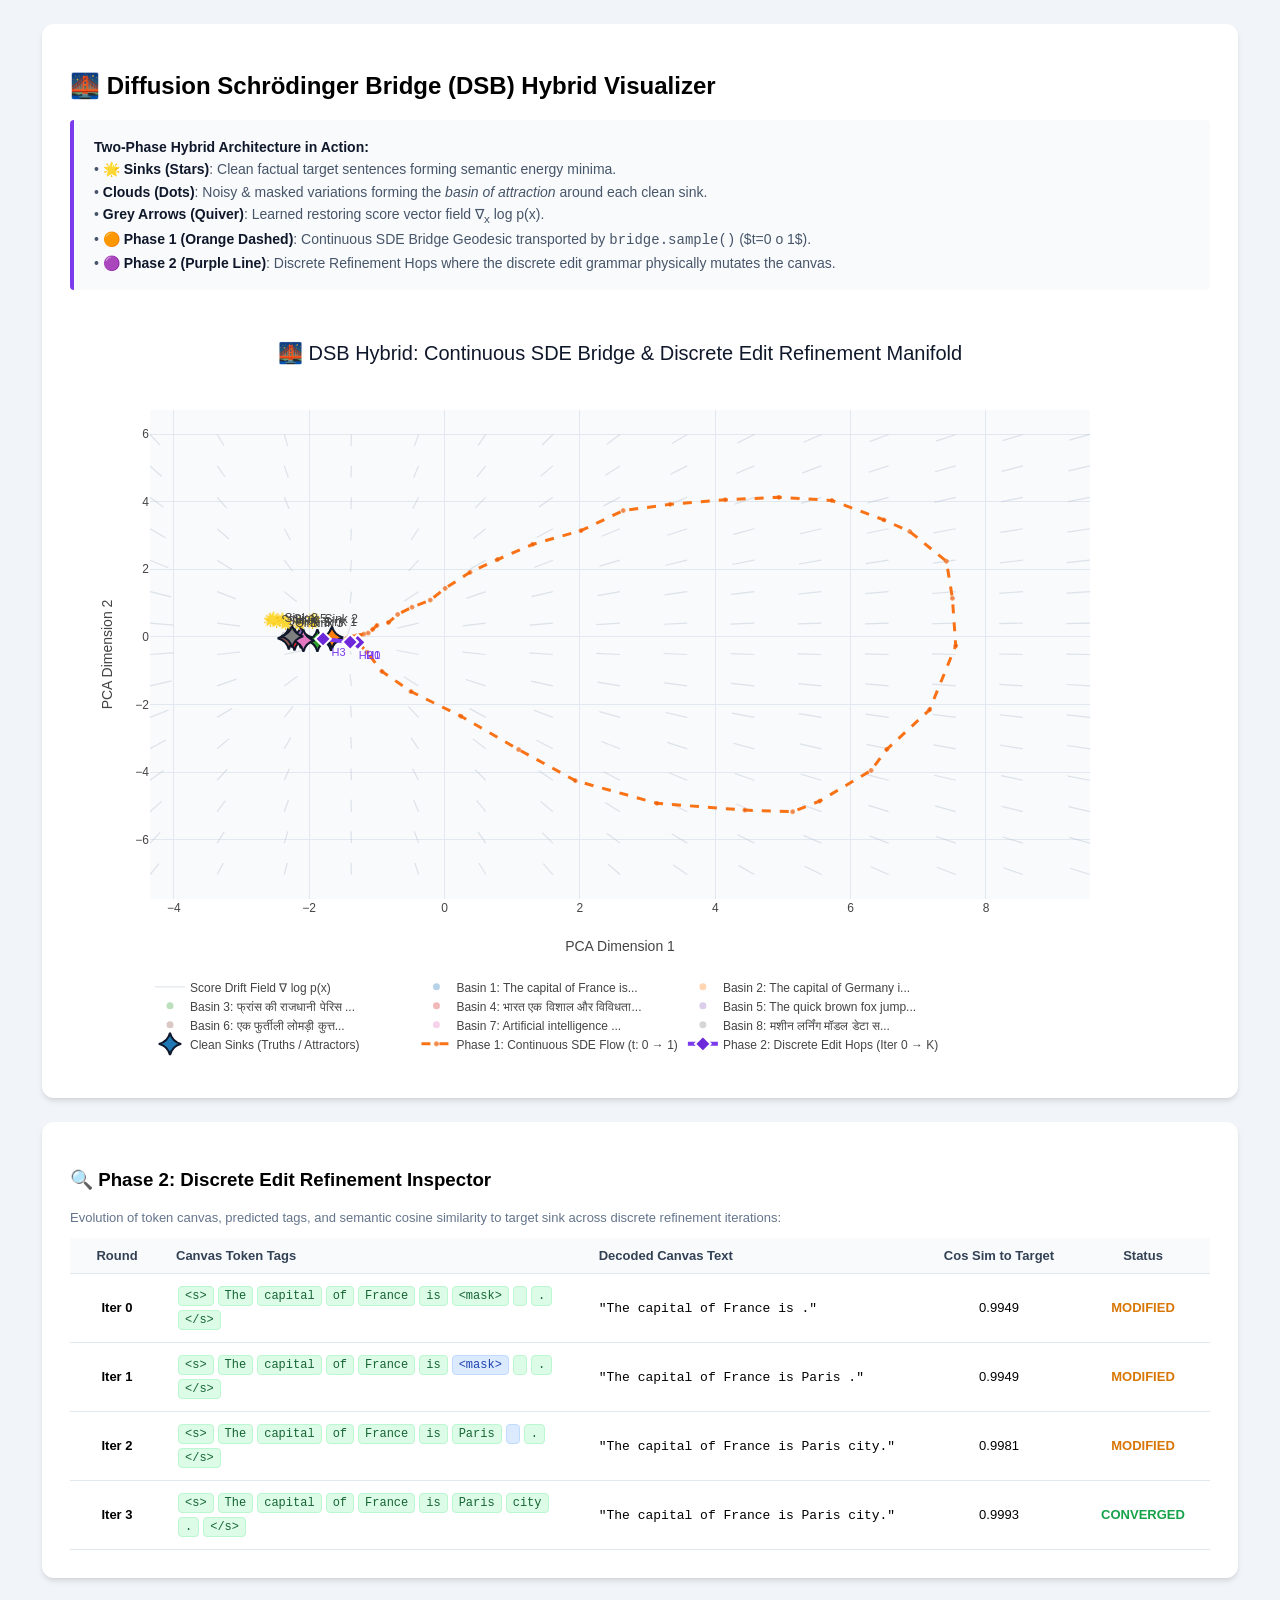
==== dsb_landscape.html @ 149b91e3 "Visualizer changes" ====
<!DOCTYPE html>
<html>
<head>
    <meta charset="utf-8">
    <title>DSB Hybrid Manifold & Edit Inspector</title>
    <script src="https://cdn.plot.ly/plotly-2.35.2.min.js"></script>
    <style>
        body {
            font-family: -apple-system, BlinkMacSystemFont, "Segoe UI", Roboto, Helvetica, Arial, sans-serif;
            background: #f1f5f9;
            margin: 0;
            padding: 24px;
            display: flex;
            flex-direction: column;
            align-items: center;
        }
        .card {
            background: white;
            padding: 28px;
            border-radius: 12px;
            box-shadow: 0 4px 6px -1px rgba(0, 0, 0, 0.1), 0 2px 4px -1px rgba(0, 0, 0, 0.06);
            max-width: 1140px;
            width: 100%;
            margin-bottom: 24px;
        }
        .desc {
            color: #475569;
            font-size: 14px;
            line-height: 1.6;
            margin-bottom: 20px;
            background: #f8fafc;
            padding: 16px 20px;
            border-left: 4px solid #7c3aed;
            border-radius: 4px;
        }
        .desc b { color: #0f172a; }
        .badge-keep { background: #dcfce7; color: #166534; border: 1px solid #bbf7d0; }
        .badge-rep  { background: #dbeafe; color: #1e40af; border: 1px solid #bfdbfe; }
        .badge-ins  { background: #f3e8ff; color: #6b21a8; border: 1px solid #e9d5ff; }
        .badge-del  { background: #fee2e2; color: #991b1b; border: 1px solid #fecaca; }
        .badge-exp  { background: #fef3c7; color: #92400e; border: 1px solid #fde68a; }
        .tok-chip {
            display: inline-block;
            padding: 2px 6px;
            border-radius: 4px;
            font-size: 12px;
            font-family: "JetBrains Mono", monospace;
            margin: 2px;
        }
        .chips-container {
            max-width: 380px;
            display: flex;
            flex-wrap: wrap;
        }
        table {
            width: 100%;
            border-collapse: collapse;
            font-size: 13px;
            margin-top: 12px;
        }
        th, td {
            padding: 10px 12px;
            border-bottom: 1px solid #e2e8f0;
            text-align: left;
        }
        th {
            background: #f8fafc;
            color: #334155;
            font-weight: 600;
        }
        .status-mod { color: #d97706; font-weight: 600; }
        .status-conv { color: #16a34a; font-weight: 600; }
    </style>
</head>
<body>
    <div class="card">
        <h2>🌉 Diffusion Schrödinger Bridge (DSB) Hybrid Visualizer</h2>
        <div class="desc">
            <b>Two-Phase Hybrid Architecture in Action:</b><br>
            • <b>🌟 Sinks (Stars)</b>: Clean factual target sentences forming semantic energy minima.<br>
            • <b>Clouds (Dots)</b>: Noisy & masked variations forming the <i>basin of attraction</i> around each clean sink.<br>
            • <b>Grey Arrows (Quiver)</b>: Learned restoring score vector field ∇<sub>x</sub> log p(x).<br>
            • <b>🟠 Phase 1 (Orange Dashed)</b>: Continuous SDE Bridge Geodesic transported by <code>bridge.sample()</code> ($t=0 	o 1$).<br>
            • <b>🟣 Phase 2 (Purple Line)</b>: Discrete Refinement Hops where the discrete edit grammar physically mutates the canvas.
        </div>
        <div id="plot"></div>
    </div>

    <div class="card">
        <h3>🔍 Phase 2: Discrete Edit Refinement Inspector</h3>
        <p style="color: #64748b; font-size: 13px;">Evolution of token canvas, predicted tags, and semantic cosine similarity to target sink across discrete refinement iterations:</p>
        <table>
            <thead>
                <tr>
                    <th style="width: 70px; text-align: center;">Round</th>
                    <th>Canvas Token Tags</th>
                    <th>Decoded Canvas Text</th>
                    <th style="width: 130px; text-align: center;">Cos Sim to Target</th>
                    <th style="width: 110px; text-align: center;">Status</th>
                </tr>
            </thead>
            <tbody>
                
        <tr>
            <td style="font-weight: bold; text-align: center;">Iter 0</td>
            <td><div class="chips-container"><span class="tok-chip badge-keep" title="KEEP (conf=1.00)">&lt;s&gt;</span> <span class="tok-chip badge-keep" title="KEEP (conf=1.00)">The</span> <span class="tok-chip badge-keep" title="KEEP (conf=1.00)">capital</span> <span class="tok-chip badge-keep" title="KEEP (conf=1.00)">of</span> <span class="tok-chip badge-keep" title="KEEP (conf=1.00)">France</span> <span class="tok-chip badge-keep" title="KEEP (conf=1.00)">is</span> <span class="tok-chip badge-keep" title="KEEP (conf=1.00)">&lt;mask&gt;</span> <span class="tok-chip badge-keep" title="KEEP (conf=1.00)"></span> <span class="tok-chip badge-keep" title="KEEP (conf=1.00)">.</span> <span class="tok-chip badge-keep" title="KEEP (conf=1.00)">&lt;/s&gt;</span></div></td>
            <td><code>"The capital of France is <mask> ."</code></td>
            <td style="text-align: center;">0.9949</td>
            <td style="text-align: center;"><span class="status-mod">MODIFIED</span></td>
        </tr>
        

        <tr>
            <td style="font-weight: bold; text-align: center;">Iter 1</td>
            <td><div class="chips-container"><span class="tok-chip badge-keep" title="KEEP (conf=0.65)">&lt;s&gt;</span> <span class="tok-chip badge-keep" title="KEEP (conf=0.82)">The</span> <span class="tok-chip badge-keep" title="KEEP (conf=0.79)">capital</span> <span class="tok-chip badge-keep" title="KEEP (conf=0.98)">of</span> <span class="tok-chip badge-keep" title="KEEP (conf=0.86)">France</span> <span class="tok-chip badge-keep" title="KEEP (conf=0.93)">is</span> <span class="tok-chip badge-rep" title="REPLACE (conf=0.94) → Paris">&lt;mask&gt;</span> <span class="tok-chip badge-keep" title="KEEP (conf=0.59)"></span> <span class="tok-chip badge-keep" title="KEEP (conf=0.93)">.</span> <span class="tok-chip badge-keep" title="KEEP (conf=0.71)">&lt;/s&gt;</span></div></td>
            <td><code>"The capital of France is Paris ."</code></td>
            <td style="text-align: center;">0.9949</td>
            <td style="text-align: center;"><span class="status-mod">MODIFIED</span></td>
        </tr>
        

        <tr>
            <td style="font-weight: bold; text-align: center;">Iter 2</td>
            <td><div class="chips-container"><span class="tok-chip badge-keep" title="KEEP (conf=0.62)">&lt;s&gt;</span> <span class="tok-chip badge-keep" title="KEEP (conf=0.82)">The</span> <span class="tok-chip badge-keep" title="KEEP (conf=0.75)">capital</span> <span class="tok-chip badge-keep" title="KEEP (conf=0.97)">of</span> <span class="tok-chip badge-keep" title="KEEP (conf=0.86)">France</span> <span class="tok-chip badge-keep" title="KEEP (conf=0.87)">is</span> <span class="tok-chip badge-keep" title="KEEP (conf=0.77)">Paris</span> <span class="tok-chip badge-rep" title="REPLACE (conf=0.86) → city"></span> <span class="tok-chip badge-keep" title="KEEP (conf=0.92)">.</span> <span class="tok-chip badge-keep" title="KEEP (conf=0.74)">&lt;/s&gt;</span></div></td>
            <td><code>"The capital of France is Paris city."</code></td>
            <td style="text-align: center;">0.9981</td>
            <td style="text-align: center;"><span class="status-mod">MODIFIED</span></td>
        </tr>
        

        <tr>
            <td style="font-weight: bold; text-align: center;">Iter 3</td>
            <td><div class="chips-container"><span class="tok-chip badge-keep" title="KEEP (conf=0.62)">&lt;s&gt;</span> <span class="tok-chip badge-keep" title="KEEP (conf=0.81)">The</span> <span class="tok-chip badge-keep" title="KEEP (conf=0.77)">capital</span> <span class="tok-chip badge-keep" title="KEEP (conf=0.97)">of</span> <span class="tok-chip badge-keep" title="KEEP (conf=0.86)">France</span> <span class="tok-chip badge-keep" title="KEEP (conf=0.87)">is</span> <span class="tok-chip badge-keep" title="KEEP (conf=0.74)">Paris</span> <span class="tok-chip badge-keep" title="KEEP (conf=0.36)">city</span> <span class="tok-chip badge-keep" title="KEEP (conf=0.92)">.</span> <span class="tok-chip badge-keep" title="KEEP (conf=0.70)">&lt;/s&gt;</span></div></td>
            <td><code>"The capital of France is Paris city."</code></td>
            <td style="text-align: center;">0.9993</td>
            <td style="text-align: center;"><span class="status-conv">CONVERGED</span></td>
        </tr>
        
            </tbody>
        </table>
    </div>

    <script>
        var data = [{"type": "scatter", "mode": "lines", "x": [-4.35216760635376, -4.218679428100586, null, -3.3601016998291016, -3.2686800956726074, null, -2.3680357933044434, -2.3234238624572754, null, -1.3759701251983643, -1.3807555437088013, null, -0.38390421867370605, -0.4378297030925751, null, 0.608161449432373, 0.5081296563148499, null, 1.6002273559570312, 1.4591143131256104, null, 2.5922932624816895, 2.4160380363464355, null, 3.5843591690063477, 3.378891706466675, null, 4.576425075531006, 4.347099304199219, null, 5.568490505218506, 5.319851875305176, null, 6.560556888580322, 6.296323299407959, null, 7.552622318267822, 7.275773048400879, null, 8.544689178466797, 8.257587432861328, null, 9.536754608154297, 9.241270065307617, null, -4.35216760635376, -4.201344966888428, null, -3.3601016998291016, -3.255425453186035, null, -2.3680357933044434, -2.316399335861206, null, -1.3759701251983643, -1.3812940120697021, null, -0.38390421867370605, -0.4458023011684418, null, 0.608161449432373, 0.4942472279071808, null, 1.6002273559570312, 1.4415225982666016, null, 2.5922932624816895, 2.396824836730957, null, 3.5843591690063477, 3.359604835510254, null, 4.576425075531006, 4.328690052032471, null, 5.568490505218506, 5.302801132202148, null, 6.560556888580322, 6.2808051109313965, null, 7.552622318267822, 7.261783123016357, null, 8.544689178466797, 8.245031356811523, null, 9.536754608154297, 9.230013847351074, null, -4.35216760635376, -4.1797051429748535, null, -3.3601016998291016, -3.238107442855835, null, -2.3680357933044434, -2.3069345951080322, null, -1.3759701251983643, -1.382071852684021, null, -0.38390421867370605, -0.45658236742019653, null, 0.608161449432373, 0.4761715829372406, null, 1.6002273559570312, 1.4196970462799072, null, 2.5922932624816895, 2.374166250228882, null, 3.5843591690063477, 3.33791446685791, null, 4.576425075531006, 4.308830738067627, null, 5.568490505218506, 5.285043716430664, null, 6.560556888580322, 6.265109062194824, null, 7.552622318267822, 7.247969150543213, null, 8.544689178466797, 8.23287582397461, null, 9.536754608154297, 9.219292640686035, null, -4.35216760635376, -4.152454376220703, null, -3.3601016998291016, -3.2147529125213623, null, -2.3680357933044434, -2.293506622314453, null, -1.3759701251983643, -1.383256196975708, null, -0.38390421867370605, -0.47188207507133484, null, 0.608161449432373, 0.4519805908203125, null, 1.6002273559570312, 1.39248526096344, null, 2.5922932624816895, 2.3477938175201416, null, 3.5843591690063477, 3.3141322135925293, null, 4.576425075531006, 4.288097381591797, null, 5.568490505218506, 5.267218589782715, null, 6.560556888580322, 6.249836444854736, null, 7.552622318267822, 7.234856605529785, null, 8.544689178466797, 8.221563339233398, null, 9.536754608154297, 9.209473609924316, null, -4.35216760635376, -4.118329048156738, null, -3.3601016998291016, -3.1822237968444824, null, -2.3680357933044434, -2.273047685623169, null, -1.3759701251983643, -1.3852049112319946, null, -0.38390421867370605, -0.4950472414493561, null, 0.608161449432373, 0.418789267539978, null, 1.6002273559570312, 1.3589344024658203, null, 2.5922932624816895, 2.3181543350219727, null, 3.5843591690063477, 3.289283275604248, null, 4.576425075531006, 4.267601490020752, null, 5.568490505218506, 5.250316619873047, null, 6.560556888580322, 6.235804557800293, null, 7.552622318267822, 7.22309684753418, null, 8.544689178466797, 8.2116060256958, null, 9.536754608154297, 9.200956344604492, null, -4.35216760635376, -4.077419281005859, null, -3.3601016998291016, -3.136108636856079, null, -2.3680357933044434, -2.238565444946289, null, -1.3759701251983643, -1.388856291770935, null, -0.38390421867370605, -0.5332735776901245, null, 0.608161449432373, 0.37305134534835815, null, 1.6002273559570312, 1.3196260929107666, null, 2.5922932624816895, 2.2873435020446777, null, 3.5843591690063477, 3.2655184268951416, null, 4.576425075531006, 4.249102592468262, null, 5.568490505218506, 5.235672950744629, null, 6.560556888580322, 6.224000930786133, null, 7.552622318267822, 7.2134175300598145, null, 8.544689178466797, 8.203544616699219, null, 9.536754608154297, 9.194148063659668, null, -4.35216760635376, -4.034854412078857, null, -3.3601016998291016, -3.074467182159424, null, -2.3680357933044434, -2.1722140312194824, null, -1.3759701251983643, -1.3977330923080444, null, -0.38390421867370605, -0.6024284362792969, null, 0.608161449432373, 0.3148810565471649, null, 1.6002273559570312, 1.2799270153045654, null, 2.5922932624816895, 2.2602198123931885, null, 3.5843591690063477, 3.2462730407714844, null, 4.576425075531006, 4.234894275665283, null, 5.568490505218506, 5.224814414978027, null, 6.560556888580322, 6.215457439422607, null, 7.552622318267822, 7.2065324783325195, null, 8.544689178466797, 8.197881698608398, null, 9.536754608154297, 9.189411163330078, null, -4.35216760635376, -4.005653381347656, null, -3.3601016998291016, -3.01802396774292, null, -2.3680357933044434, -2.0492660999298096, null, -1.3759701251983643, -1.4461182355880737, null, -0.38390421867370605, -0.7106692790985107, null, 0.608161449432373, 0.26497581601142883, null, 1.6002273559570312, 1.2534109354019165, null, 2.5922932624816895, 2.244133472442627, null, 3.5843591690063477, 3.2355597019195557, null, 4.576425075531006, 4.227272033691406, null, 5.568490505218506, 5.21912145614624, null, 6.560556888580322, 6.21104621887207, null, 7.552622318267822, 7.2030134201049805, null, 8.544689178466797, 8.195009231567383, null, 9.536754608154297, 9.187021255493164, null, -4.35216760635376, -4.00775146484375, null, -3.3601016998291016, -3.0226283073425293, null, -2.3680357933044434, -2.0646157264709473, null, -1.3759701251983643, -1.4326823949813843, null, -0.38390421867370605, -0.699242115020752, null, 0.608161449432373, 0.26861128211021423, null, 1.6002273559570312, 1.255089282989502, null, 2.5922932624816895, 2.245072603225708, null, 3.5843591690063477, 3.236147880554199, null, 4.576425075531006, 4.227667808532715, null, 5.568490505218506, 5.219402313232422, null, 6.560556888580322, 6.211252689361572, null, 7.552622318267822, 7.203170299530029, null, 8.544689178466797, 8.195131301879883, null, 9.536754608154297, 9.187119483947754, null, -4.35216760635376, -4.039595603942871, null, -3.3601016998291016, -3.0823473930358887, null, -2.3680357933044434, -2.18302059173584, null, -1.3759701251983643, -1.3969309329986572, null, -0.38390421867370605, -0.592868447303772, null, 0.608161449432373, 0.3213202953338623, null, 1.6002273559570312, 1.2837274074554443, null, 2.5922932624816895, 2.2625784873962402, null, 3.5843591690063477, 3.247828722000122, null, 4.576425075531006, 4.235973358154297, null, 5.568490505218506, 5.225593090057373, null, 6.560556888580322, 6.216037750244141, null, 7.552622318267822, 7.206976413726807, null, 8.544689178466797, 8.198229789733887, null, 9.536754608154297, 9.189690589904785, null, -4.35216760635376, -4.082457065582275, null, -3.3601016998291016, -3.142441987991333, null, -2.3680357933044434, -2.24410343170166, null, -1.3759701251983643, -1.3890780210494995, null, -0.38390421867370605, -0.5286625623703003, null, 0.608161449432373, 0.37816154956817627, null, 1.6002273559570312, 1.3235981464385986, null, 2.5922932624816895, 2.2901997566223145, null, 3.5843591690063477, 3.267566442489624, null, 4.576425075531006, 4.250596523284912, null, 5.568490505218506, 5.236786842346191, null, 6.560556888580322, 6.22484827041626, null, 7.552622318267822, 7.214075565338135, null, 8.544689178466797, 8.204065322875977, null, 9.536754608154297, 9.19456958770752, null, -4.35216760635376, -4.122584342956543, null, -3.3601016998291016, -3.186676502227783, null, -2.3680357933044434, -2.276318311691284, null, -1.3759701251983643, -1.38568115234375, null, -0.38390421867370605, -0.4928268790245056, null, 0.608161449432373, 0.4221046566963196, null, 1.6002273559570312, 1.3621219396591187, null, 2.5922932624816895, 2.320793867111206, null, 3.5843591690063477, 3.2913570404052734, null, 4.576425075531006, 4.269207954406738, null, 5.568490505218506, 5.25156307220459, null, 6.560556888580322, 6.23677921295166, null, 7.552622318267822, 7.223867893218994, null, 8.544689178466797, 8.212224960327148, null, 9.536754608154297, 9.201462745666504, null, -4.35216760635376, -4.155757427215576, null, -3.3601016998291016, -3.2178640365600586, null, -2.3680357933044434, -2.295670509338379, null, -1.3759701251983643, -1.38380765914917, null, -0.38390421867370605, -0.4708344340324402, null, 0.608161449432373, 0.4539780616760254, null, 1.6002273559570312, 1.3947373628616333, null, 2.5922932624816895, 2.34989333152771, null, 3.5843591690063477, 3.3159286975860596, null, 4.576425075531006, 4.289576053619385, null, 5.568490505218506, 5.268415451049805, null, 6.560556888580322, 6.250801086425781, null, 7.552622318267822, 7.2356367111206055, null, 8.544689178466797, 8.222199440002441, null, 9.536754608154297, 9.210000038146973, null, -4.35216760635376, -4.182188510894775, null, -3.3601016998291016, -3.2403199672698975, null, -2.3680357933044434, -2.308474063873291, null, -1.3759701251983643, -1.3826326131820679, null, -0.38390421867370605, -0.45615729689598083, null, 0.608161449432373, 0.4772987365722656, null, 1.6002273559570312, 1.4211547374725342, null, 2.5922932624816895, 2.3756675720214844, null, 3.5843591690063477, 3.3392996788024902, null, 4.576425075531006, 4.3100361824035645, null, 5.568490505218506, 5.286060333251953, null, 6.560556888580322, 6.2659525871276855, null, 7.552622318267822, 7.248665809631348, null, 8.544689178466797, 8.233452796936035, null, 9.536754608154297, 9.219776153564453, null, -4.35216760635376, -4.203184127807617, null, -3.3601016998291016, -3.2570242881774902, null, -2.3680357933044434, -2.3175435066223145, null, -1.3759701251983643, -1.3818331956863403, null, -0.38390421867370605, -0.44572654366493225, null, 0.608161449432373, 0.49480852484703064, null, 1.6002273559570312, 1.4423748254776, null, 2.5922932624816895, 2.397789239883423, null, 3.5843591690063477, 3.3605570793151855, null, 4.576425075531006, 4.329561233520508, null, 5.568490505218506, 5.303562641143799, null, 6.560556888580322, 6.2814531326293945, null, 7.552622318267822, 7.262327194213867, null, 8.544689178466797, 8.245487213134766, null, 9.536754608154297, 9.230399131774902, null], "y": [-7.031825065612793, -6.708280563354492, null, -7.031825065612793, -6.693975925445557, null, -7.031825065612793, -6.684679985046387, null, -7.031825065612793, -6.681857585906982, null, -7.031825065612793, -6.686004161834717, null, -7.031825065612793, -6.69642448425293, null, -7.031825065612793, -6.7115325927734375, null, -7.031825065612793, -6.72944450378418, null, -7.031825065612793, -6.7484822273254395, null, -7.031825065612793, -6.767420768737793, null, -7.031825065612793, -6.785494327545166, null, -7.031825065612793, -6.802302360534668, null, -7.031825065612793, -6.817688465118408, null, -7.031825065612793, -6.831643104553223, null, -7.031825065612793, -6.844238758087158, null, -6.101807594299316, -5.785971164703369, null, -6.101807594299316, -5.767827033996582, null, -6.101807594299316, -5.7556376457214355, null, -6.101807594299316, -5.751848220825195, null, -6.101807594299316, -5.75732421875, null, -6.101807594299316, -5.770864009857178, null, -6.101807594299316, -5.789857864379883, null, -6.101807594299316, -5.811476707458496, null, -6.101807594299316, -5.8335065841674805, null, -6.101807594299316, -5.854568004608154, null, -6.101807594299316, -5.873971939086914, null, -6.101807594299316, -5.891477108001709, null, -6.101807594299316, -5.907095909118652, null, -6.101807594299316, -5.920961856842041, null, -6.101807594299316, -5.933255195617676, null, -5.17179012298584, -4.867230415344238, null, -5.17179012298584, -4.843739032745361, null, -5.17179012298584, -4.827164649963379, null, -5.17179012298584, -4.821843147277832, null, -5.17179012298584, -4.829419136047363, null, -5.17179012298584, -4.847631931304932, null, -5.17179012298584, -4.871942043304443, null, -5.17179012298584, -4.898073673248291, null, -5.17179012298584, -4.923264503479004, null, -5.17179012298584, -4.946195125579834, null, -5.17179012298584, -4.966465950012207, null, -5.17179012298584, -4.984145641326904, null, -5.17179012298584, -4.999492645263672, null, -5.17179012298584, -5.0128173828125, null, -5.17179012298584, -5.024419784545898, null, -4.241772174835205, -3.9543447494506836, null, -4.241772174835205, -3.92337965965271, null, -4.241772174835205, -3.899799346923828, null, -4.241772174835205, -3.891848087310791, null, -4.241772174835205, -3.9030098915100098, null, -4.241772174835205, -3.928550958633423, null, -4.241772174835205, -3.9600930213928223, null, -4.241772174835205, -3.991332530975342, null, -4.241772174835205, -4.019337177276611, null, -4.241772174835205, -4.043360233306885, null, -4.241772174835205, -4.063628196716309, null, -4.241772174835205, -4.080673694610596, null, -4.241772174835205, -4.095057964324951, null, -4.241772174835205, -4.107274532318115, null, -4.241772174835205, -4.117728233337402, null, -3.3117547035217285, -3.051332712173462, null, -3.3117547035217285, -3.0103256702423096, null, -3.3117547035217285, -2.974890947341919, null, -3.3117547035217285, -2.961876630783081, null, -3.3117547035217285, -2.979870319366455, null, -3.3117547035217285, -3.01741099357605, null, -3.3117547035217285, -3.0582242012023926, null, -3.3117547035217285, -3.0941591262817383, null, -3.3117547035217285, -3.123525619506836, null, -3.3117547035217285, -3.1470491886138916, null, -3.3117547035217285, -3.1659278869628906, null, -3.3117547035217285, -3.1812334060668945, null, -3.3117547035217285, -3.1938018798828125, null, -3.3117547035217285, -3.2042579650878906, null, -3.3117547035217285, -3.2130651473999023, null, -2.381737232208252, -2.1649115085601807, null, -2.381737232208252, -2.112800359725952, null, -2.381737232208252, -2.0565643310546875, null, -2.381737232208252, -2.0319745540618896, null, -2.381737232208252, -2.065211057662964, null, -2.381737232208252, -2.122462749481201, null, -2.381737232208252, -2.172541379928589, null, -2.381737232208252, -2.209965229034424, null, -2.381737232208252, -2.2373745441436768, null, -2.381737232208252, -2.2578022480010986, null, -2.381737232208252, -2.2734203338623047, null, -2.381737232208252, -2.2856643199920654, null, -2.381737232208252, -2.295480966567993, null, -2.381737232208252, -2.303506374359131, null, -2.381737232208252, -2.310178756713867, null, -1.4517192840576172, -1.3040292263031006, null, -1.4517192840576172, -1.2494497299194336, null, -1.4517192840576172, -1.1616265773773193, null, -1.4517192840576172, -1.1023964881896973, null, -1.4517192840576172, -1.1783199310302734, null, -1.4517192840576172, -1.2607046365737915, null, -1.4517192840576172, -1.3106247186660767, null, -1.4517192840576172, -1.3411422967910767, null, -1.4517192840576172, -1.361177682876587, null, -1.4517192840576172, -1.3751897811889648, null, -1.4517192840576172, -1.385487675666809, null, -1.4517192840576172, -1.3933541774749756, null, -1.4517192840576172, -1.399549961090088, null, -1.4517192840576172, -1.4045523405075073, null, -1.4517192840576172, -1.4086754322052002, null, -0.5217018127441406, -0.4724277853965759, null, -0.5217018127441406, -0.44765597581863403, null, -0.5217018127441406, -0.3771824240684509, null, -0.5217018127441406, -0.17880350351333618, null, -0.5217018127441406, -0.39630401134490967, null, -0.5217018127441406, -0.4529733657836914, null, -0.5217018127441406, -0.4746021628379822, null, -0.5217018127441406, -0.4858591556549072, null, -0.5217018127441406, -0.4927369952201843, null, -0.5217018127441406, -0.49736833572387695, null, -0.5217018127441406, -0.5006974339485168, null, -0.5217018127441406, -0.5032057166099548, null, -0.5217018127441406, -0.5051645636558533, null, -0.5217018127441406, -0.5067391991615295, null, -0.5217018127441406, -0.5080364942550659, null, 0.40831565856933594, 0.34604495763778687, null, 0.40831565856933594, 0.31551599502563477, null, 0.40831565856933594, 0.23385567963123322, null, 0.40831565856933594, 0.06294092535972595, null, 0.40831565856933594, 0.25645381212234497, null, 0.40831565856933594, 0.3234293758869171, null, 0.40831565856933594, 0.35018008947372437, null, 0.40831565856933594, 0.3642955422401428, null, 0.40831565856933594, 0.3729768991470337, null, 0.40831565856933594, 0.37884464859962463, null, 0.40831565856933594, 0.3830709457397461, null, 0.40831565856933594, 0.38625645637512207, null, 0.40831565856933594, 0.38873979449272156, null, 0.40831565856933594, 0.3907252550125122, null, 0.40831565856933594, 0.39234256744384766, null, 1.3383331298828125, 1.1808574199676514, null, 1.3383331298828125, 1.1253718137741089, null, 1.3383331298828125, 1.0412315130233765, null, 1.3383331298828125, 0.9889613389968872, null, 1.3383331298828125, 1.0575593709945679, null, 1.3383331298828125, 1.1377785205841064, null, 1.3383331298828125, 1.1889082193374634, null, 1.3383331298828125, 1.2209100723266602, null, 1.3383331298828125, 1.2421703338623047, null, 1.3383331298828125, 1.257137656211853, null, 1.3383331298828125, 1.2681806087493896, null, 1.3383331298828125, 1.2766348123550415, null, 1.3383331298828125, 1.2832988500595093, null, 1.3383331298828125, 1.2886748313903809, null, 1.3383331298828125, 1.293092131614685, null, 2.268350601196289, 2.0452895164489746, null, 2.268350601196289, 1.9942625761032104, null, 2.268350601196289, 1.941027045249939, null, 2.268350601196289, 1.9185961484909058, null, 2.268350601196289, 1.9496893882751465, null, 2.268350601196289, 2.0045323371887207, null, 2.268350601196289, 2.0539298057556152, null, 2.268350601196289, 2.0916032791137695, null, 2.268350601196289, 2.1195473670959473, null, 2.268350601196289, 2.1405391693115234, null, 2.268350601196289, 2.156670093536377, null, 2.268350601196289, 2.1693572998046875, null, 2.268350601196289, 2.1795475482940674, null, 2.268350601196289, 2.1878817081451416, null, 2.268350601196289, 2.19480299949646, null, 3.1983680725097656, 2.934187412261963, null, 3.1983680725097656, 2.894355535507202, null, 3.1983680725097656, 2.8605990409851074, null, 3.1983680725097656, 2.8485028743743896, null, 3.1983680725097656, 2.865748405456543, null, 3.1983680725097656, 2.9019176959991455, null, 3.1983680725097656, 2.9418416023254395, null, 3.1983680725097656, 2.977487802505493, null, 3.1983680725097656, 3.0069267749786377, null, 3.1983680725097656, 3.0306854248046875, null, 3.1983680725097656, 3.049852132797241, null, 3.1983680725097656, 3.0654470920562744, null, 3.1983680725097656, 3.078282117843628, null, 3.1983680725097656, 3.088970899581909, null, 3.1983680725097656, 3.097970724105835, null, 4.128386497497559, 3.8386917114257812, null, 4.128386497497559, 3.8085920810699463, null, 4.128386497497559, 3.785949230194092, null, 4.128386497497559, 3.7784743309020996, null, 4.128386497497559, 3.789353847503662, null, 4.128386497497559, 3.8141772747039795, null, 4.128386497497559, 3.845060110092163, null, 4.128386497497559, 3.8759140968322754, null, 4.128386497497559, 3.9037866592407227, null, 4.128386497497559, 3.9278433322906494, null, 4.128386497497559, 3.9482336044311523, null, 4.128386497497559, 3.9654407501220703, null, 4.128386497497559, 3.979995012283325, null, 4.128386497497559, 3.992370843887329, null, 4.128386497497559, 4.002961158752441, null, 5.058403968811035, 4.752451419830322, null, 5.058403968811035, 4.729538917541504, null, 5.058403968811035, 4.7135090827941895, null, 5.058403968811035, 4.708467483520508, null, 5.058403968811035, 4.715942859649658, null, 5.058403968811035, 4.733788967132568, null, 5.058403968811035, 4.757683277130127, null, 5.058403968811035, 4.7834978103637695, null, 5.058403968811035, 4.808512210845947, null, 5.058403968811035, 4.831386566162109, null, 5.058403968811035, 4.851684093475342, null, 5.058403968811035, 4.8694376945495605, null, 5.058403968811035, 4.884881019592285, null, 5.058403968811035, 4.8983049392700195, null, 5.058403968811035, 4.909996032714844, null, 5.9884209632873535, 5.671712875366211, null, 5.9884209632873535, 5.6539435386657715, null, 5.9884209632873535, 5.642082214355469, null, 5.9884209632873535, 5.63847017288208, null, 5.9884209632873535, 5.643924236297607, null, 5.9884209632873535, 5.657284736633301, null, 5.9884209632873535, 5.67603874206543, null, 5.9884209632873535, 5.697443008422852, null, 5.9884209632873535, 5.719325065612793, null, 5.9884209632873535, 5.740311622619629, null, 5.9884209632873535, 5.759699821472168, null, 5.9884209632873535, 5.777231216430664, null, 5.9884209632873535, 5.7928996086120605, null, 5.9884209632873535, 5.806822299957275, null, 5.9884209632873535, 5.8191680908203125, null], "line": {"color": "rgba(180, 190, 205, 0.40)", "width": 1.2}, "name": "Score Drift Field \u2207 log p(x)", "hoverinfo": "skip"}, {"type": "scatter", "mode": "markers", "x": [-1.6778982877731323, -1.7661652565002441, -2.1343984603881836], "y": [-0.07887627184391022, -0.09617883712053299, -0.005011916160583496], "text": ["<b>Noisy var (p=0.15):</b><br>The capital of France is Paris.", "<b>Noisy var (p=0.40):</b><br><mask> capital<mask><mask> is Paris.", "<b>Noisy var (p=0.65):</b><br><mask> capital\u0e99<mask> is\u6b3e<mask>"], "hoverinfo": "text", "marker": {"size": 7, "color": "#1f77b4", "opacity": 0.32, "symbol": "circle"}, "name": "Basin 1: The capital of France is..."}, {"type": "scatter", "mode": "markers", "x": [-1.6628378629684448, -2.0676136016845703, -2.168750762939453], "y": [-0.01767725870013237, 0.019795183092355728, 0.08307568728923798], "text": ["<b>Noisy var (p=0.15):</b><br>The capital of Germany is Berlin.", "<b>Noisy var (p=0.40):</b><br><mask> capital of Germany is<mask><mask>", "<b>Noisy var (p=0.65):</b><br>The<mask><mask>\u6211\u4eec Las<mask>cha"], "hoverinfo": "text", "marker": {"size": 7, "color": "#ff7f0e", "opacity": 0.32, "symbol": "circle"}, "name": "Basin 2: The capital of Germany i..."}, {"type": "scatter", "mode": "markers", "x": [-1.879115104675293, -2.06105899810791, -2.206157684326172], "y": [-0.10771940648555756, -0.13740745186805725, 0.04352905601263046], "text": ["<b>Noisy var (p=0.15):</b><br>\u092b\u094d\u0930\u093e\u0902\u0938 \u0915\u0940 \u0930\u093e\u091c\u0927\u093e\u0928\u0940 \u092a\u0947\u0930\u093f\u0938 \u0939\u0948\u0964", "<b>Noisy var (p=0.40):</b><br>\u092b\u094d\u0930\u093e\u0902\u0938 \u0915\u0940 \u0930\u093e\u091c\u0927\u093e\u0928\u0940 \u092a\u0947\u0930\u093f\u0938<mask>\u0964", "<b>Noisy var (p=0.65):</b><br><mask> from\u201c,<mask> aasta<mask><mask>"], "hoverinfo": "text", "marker": {"size": 7, "color": "#2ca02c", "opacity": 0.32, "symbol": "circle"}, "name": "Basin 3: \u092b\u094d\u0930\u093e\u0902\u0938 \u0915\u0940 \u0930\u093e\u091c\u0927\u093e\u0928\u0940 \u092a\u0947\u0930\u093f\u0938 ..."}, {"type": "scatter", "mode": "markers", "x": [-2.252690315246582, -2.272205114364624, -2.1638388633728027], "y": [-0.022842571139335632, -0.0677906721830368, -0.0002552345395088196], "text": ["<b>Noisy var (p=0.15):</b><br>t\u1ed1t \u090f\u0915<mask> \u0914\u0930 \u0935\u093f\u0935\u093f\u0927\u0924\u093e\u092a\u0942\u0930\u094d\u0923<mask> \u0939\u0948<mask>", "<b>Noisy var (p=0.40):</b><br>\u092d\u093e\u0930\u0924 kepada jetzt \u0914\u0930 \u0935\u093f\u0935\u093f\u0927\u0924\u093e\u092a\u0942\u0930\u094d\u0923 \u0926\u0947\u0936 \u0939\u0948 hotel", "<b>Noisy var (p=0.65):</b><br><mask><mask> b\u00e0ibu sor\u0924\u093e \u0634\u062f\u0647\u10d4\u10e1<mask><mask>"], "hoverinfo": "text", "marker": {"size": 7, "color": "#d62728", "opacity": 0.32, "symbol": "circle"}, "name": "Basin 4: \u092d\u093e\u0930\u0924 \u090f\u0915 \u0935\u093f\u0936\u093e\u0932 \u0914\u0930 \u0935\u093f\u0935\u093f\u0927\u0924\u093e..."}, {"type": "scatter", "mode": "markers", "x": [-2.1236801147460938, -2.1525824069976807, -2.3012773990631104], "y": [-0.00857563316822052, -0.02539866231381893, 0.023830071091651917], "text": ["<b>Noisy var (p=0.15):</b><br>The quick brown fox jumps over the lazy dog.", "<b>Noisy var (p=0.40):</b><br>The quick brown <mask> jumps over<mask> lazy\u062f\u0649.", "<b>Noisy var (p=0.65):</b><br>Ki<mask> brown<mask><mask> jump<mask><mask> \u06a9\u0646\u062f lazy<mask><mask>"], "hoverinfo": "text", "marker": {"size": 7, "color": "#9467bd", "opacity": 0.32, "symbol": "circle"}, "name": "Basin 5: The quick brown fox jump..."}, {"type": "scatter", "mode": "markers", "x": [-2.344996929168701, -2.2739579677581787, -2.3680343627929688], "y": [-0.04714134335517883, 0.029448803514242172, -0.006895173341035843], "text": ["<b>Noisy var (p=0.15):</b><br>\u090f\u0915 \u092b\u0941\u0930\u094d\u0924\u0940\u0932<mask> \u0932\u094b\u092e\u0921\u093c\u0940 \u0915\u0941\u0924\u094d\u0924\u0947 \u0915\u0947 \u090a\u092a\u0930 \u0938\u0947 \u0915\u0942\u0926\u0924\u0940 \u0939\u0948\u0964", "<b>Noisy var (p=0.40):</b><br>us \u092b\u0941\u0930\u094d \u043f\u0440\u0435<mask> \u0932\u094b\u092e\u0921\u093c\u0940<mask>\u0924\u094d\u0924\u0947<mask><mask> \u0938\u0947 \u0438\u044f<mask><mask><mask><mask>", "<b>Noisy var (p=0.65):</b><br>\u090f\u0915<mask>\u0930\u094d<mask>\u0940\u0baa\u0bcd\u0baa<mask> tylko<mask>\u0924\u094d\u0924\u0947 \u0915\u0947 \u090a\u092a\u0930 \u0938\u0947<mask>\u0915\u0942kk\u0924\u0940 \u0939\u0948<mask>"], "hoverinfo": "text", "marker": {"size": 7, "color": "#8c564b", "opacity": 0.32, "symbol": "circle"}, "name": "Basin 6: \u090f\u0915 \u092b\u0941\u0930\u094d\u0924\u0940\u0932\u0940 \u0932\u094b\u092e\u0921\u093c\u0940 \u0915\u0941\u0924\u094d\u0924..."}, {"type": "scatter", "mode": "markers", "x": [-1.9127992391586304, -2.2285828590393066, -2.195180654525757], "y": [-0.1121550053358078, 0.13575319945812225, -0.0015283375978469849], "text": ["<b>Noisy var (p=0.15):</b><br>Artificial intelligence models learn patterns from<mask>.", "<b>Noisy var (p=0.40):</b><br><mask><mask>j\u0119\u00fb learn<mask>\u578b from data.", "<b>Noisy var (p=0.65):</b><br>Artificial <mask> \u0431\u043e\u043b\u0433\u043e\u043d learn pattern<mask><mask> data."], "hoverinfo": "text", "marker": {"size": 7, "color": "#e377c2", "opacity": 0.32, "symbol": "circle"}, "name": "Basin 7: Artificial intelligence ..."}, {"type": "scatter", "mode": "markers", "x": [-2.2666893005371094, -2.3637685775756836, -2.204188108444214], "y": [0.03954502195119858, 0.04553763568401337, 0.010649554431438446], "text": ["<b>Noisy var (p=0.15):</b><br>\u092e\u0936\u0940\u0928<mask>\u0930\u094d\u0928\u093f\u0902\u0917 \u092e\u0949\u0921\u0932<mask> \u0938\u0947 \u0938\u0940\u0916<mask><mask>\u0964", "<b>Noisy var (p=0.40):</b><br>\u092e\u0936\u0940\u0928<mask><mask>\u093f\u0902\u0917 \u092e\u0949\u0921\u0932 \u0921\u0947\u091f\u093e<mask><mask>\u0924\u0947 \u0939\u0948\u0902<mask>", "<b>Noisy var (p=0.65):</b><br>\u03cd\uc778Ja<mask><mask> radio<mask>eaz\u0103\u0924\u0947<mask><mask>"], "hoverinfo": "text", "marker": {"size": 7, "color": "#7f7f7f", "opacity": 0.32, "symbol": "circle"}, "name": "Basin 8: \u092e\u0936\u0940\u0928 \u0932\u0930\u094d\u0928\u093f\u0902\u0917 \u092e\u0949\u0921\u0932 \u0921\u0947\u091f\u093e \u0938..."}, {"type": "scatter", "mode": "markers+text", "x": [-1.6779001951217651, -1.6628363132476807, -1.8791146278381348, -2.2176432609558105, -2.1236801147460938, -2.301051378250122, -2.0858194828033447, -2.2531871795654297], "y": [-0.07887602597475052, -0.017677471041679382, -0.10771960020065308, -0.06968848407268524, -0.008575614541769028, -0.040139369666576385, -0.1100214421749115, 0.013737820088863373], "text": ["\ud83c\udf1f Sink 1", "\ud83c\udf1f Sink 2", "\ud83c\udf1f Sink 3", "\ud83c\udf1f Sink 4", "\ud83c\udf1f Sink 5", "\ud83c\udf1f Sink 6", "\ud83c\udf1f Sink 7", "\ud83c\udf1f Sink 8"], "textposition": "top center", "hovertext": ["<b>Clean Sink 1:</b><br>The capital of France is Paris.", "<b>Clean Sink 2:</b><br>The capital of Germany is Berlin.", "<b>Clean Sink 3:</b><br>\u092b\u094d\u0930\u093e\u0902\u0938 \u0915\u0940 \u0930\u093e\u091c\u0927\u093e\u0928\u0940 \u092a\u0947\u0930\u093f\u0938 \u0939\u0948\u0964", "<b>Clean Sink 4:</b><br>\u092d\u093e\u0930\u0924 \u090f\u0915 \u0935\u093f\u0936\u093e\u0932 \u0914\u0930 \u0935\u093f\u0935\u093f\u0927\u0924\u093e\u092a\u0942\u0930\u094d\u0923 \u0926\u0947\u0936 \u0939\u0948\u0964", "<b>Clean Sink 5:</b><br>The quick brown fox jumps over the lazy dog.", "<b>Clean Sink 6:</b><br>\u090f\u0915 \u092b\u0941\u0930\u094d\u0924\u0940\u0932\u0940 \u0932\u094b\u092e\u0921\u093c\u0940 \u0915\u0941\u0924\u094d\u0924\u0947 \u0915\u0947 \u090a\u092a\u0930 \u0938\u0947 \u0915\u0942\u0926\u0924\u0940 \u0939\u0948\u0964", "<b>Clean Sink 7:</b><br>Artificial intelligence models learn patterns from data.", "<b>Clean Sink 8:</b><br>\u092e\u0936\u0940\u0928 \u0932\u0930\u094d\u0928\u093f\u0902\u0917 \u092e\u0949\u0921\u0932 \u0921\u0947\u091f\u093e \u0938\u0947 \u0938\u0940\u0916\u0924\u0947 \u0939\u0948\u0902\u0964"], "hoverinfo": "text", "marker": {"size": 16, "color": ["#1f77b4", "#ff7f0e", "#2ca02c", "#d62728", "#9467bd", "#8c564b", "#e377c2", "#7f7f7f"], "symbol": "star-diamond", "line": {"color": "#0f172a", "width": 2}}, "name": "Clean Sinks (Truths / Attractors)"}, {"type": "scatter", "mode": "lines+markers", "x": [-1.2821096181869507, -1.14444100856781, -0.9245985746383667, -0.4953107237815857, 0.24271531403064728, 1.0946425199508667, 1.9324023723602295, 3.1384878158569336, 4.436328887939453, 5.143094539642334, 5.542532920837402, 6.302967071533203, 6.534716606140137, 7.165632247924805, 7.552621841430664, 7.504175662994385, 7.415591716766357, 6.873412132263184, 6.489941120147705, 5.722011566162109, 4.941488265991211, 4.14763069152832, 3.3319132328033447, 2.6394553184509277, 2.01480770111084, 1.301682949066162, 0.7830226421356201, 0.3766714334487915, 0.009004499763250351, -0.21077421307563782, -0.4803283214569092, -0.6922347545623779, -0.8271151185035706, -0.9986062049865723, -1.0608221292495728, -1.1281933784484863, -1.1934669017791748, -1.2459845542907715, -1.2979509830474854, -1.34610116481781, -1.3603293895721436, -1.3751120567321777, -1.3826320171356201, -1.3888921737670898, -1.387441873550415, -1.3807481527328491, -1.3939529657363892, -1.3986525535583496, -1.4076387882232666, -1.416322946548462, -1.413979172706604], "y": [-0.1618996262550354, -0.45451292395591736, -1.0219154357910156, -1.6184868812561035, -2.3484373092651367, -3.3344573974609375, -4.253820419311523, -4.924619674682617, -5.125614643096924, -5.171788692474365, -4.858458042144775, -3.950606346130371, -3.3268580436706543, -2.1589388847351074, -0.26183807849884033, 1.1419488191604614, 2.2361583709716797, 3.1155319213867188, 3.4607901573181152, 4.036042213439941, 4.128384590148926, 4.056387901306152, 3.91973876953125, 3.7362940311431885, 3.141373872756958, 2.7383663654327393, 2.2886977195739746, 1.9101834297180176, 1.434146761894226, 1.0875701904296875, 0.8788160681724548, 0.6628865003585815, 0.426992803812027, 0.3392542898654938, 0.22418487071990967, 0.11245153844356537, 0.08247969299554825, 0.044753897935152054, 0.02844426780939102, 0.00725935772061348, -0.028874997049570084, -0.05449830740690231, -0.07952254265546799, -0.09055782109498978, -0.1040542721748352, -0.10546360164880753, -0.11532938480377197, -0.10678271949291229, -0.10528237372636795, -0.1049174815416336, -0.11063310503959656], "line": {"color": "#f97316", "width": 3, "dash": "dash"}, "marker": {"size": [10, 4, 4, 4, 4, 4, 4, 4, 4, 4, 4, 4, 4, 4, 4, 4, 4, 4, 4, 4, 4, 4, 4, 4, 4, 4, 4, 4, 4, 4, 4, 4, 4, 4, 4, 4, 4, 4, 4, 4, 4, 4, 4, 4, 4, 4, 4, 4, 4, 4, 10], "color": "#ea580c"}, "text": ["Phase 1 SDE Step 0/50 (t=0.00)", "Phase 1 SDE Step 1/50 (t=0.02)", "Phase 1 SDE Step 2/50 (t=0.04)", "Phase 1 SDE Step 3/50 (t=0.06)", "Phase 1 SDE Step 4/50 (t=0.08)", "Phase 1 SDE Step 5/50 (t=0.10)", "Phase 1 SDE Step 6/50 (t=0.12)", "Phase 1 SDE Step 7/50 (t=0.14)", "Phase 1 SDE Step 8/50 (t=0.16)", "Phase 1 SDE Step 9/50 (t=0.18)", "Phase 1 SDE Step 10/50 (t=0.20)", "Phase 1 SDE Step 11/50 (t=0.22)", "Phase 1 SDE Step 12/50 (t=0.24)", "Phase 1 SDE Step 13/50 (t=0.26)", "Phase 1 SDE Step 14/50 (t=0.28)", "Phase 1 SDE Step 15/50 (t=0.30)", "Phase 1 SDE Step 16/50 (t=0.32)", "Phase 1 SDE Step 17/50 (t=0.34)", "Phase 1 SDE Step 18/50 (t=0.36)", "Phase 1 SDE Step 19/50 (t=0.38)", "Phase 1 SDE Step 20/50 (t=0.40)", "Phase 1 SDE Step 21/50 (t=0.42)", "Phase 1 SDE Step 22/50 (t=0.44)", "Phase 1 SDE Step 23/50 (t=0.46)", "Phase 1 SDE Step 24/50 (t=0.48)", "Phase 1 SDE Step 25/50 (t=0.50)", "Phase 1 SDE Step 26/50 (t=0.52)", "Phase 1 SDE Step 27/50 (t=0.54)", "Phase 1 SDE Step 28/50 (t=0.56)", "Phase 1 SDE Step 29/50 (t=0.58)", "Phase 1 SDE Step 30/50 (t=0.60)", "Phase 1 SDE Step 31/50 (t=0.62)", "Phase 1 SDE Step 32/50 (t=0.64)", "Phase 1 SDE Step 33/50 (t=0.66)", "Phase 1 SDE Step 34/50 (t=0.68)", "Phase 1 SDE Step 35/50 (t=0.70)", "Phase 1 SDE Step 36/50 (t=0.72)", "Phase 1 SDE Step 37/50 (t=0.74)", "Phase 1 SDE Step 38/50 (t=0.76)", "Phase 1 SDE Step 39/50 (t=0.78)", "Phase 1 SDE Step 40/50 (t=0.80)", "Phase 1 SDE Step 41/50 (t=0.82)", "Phase 1 SDE Step 42/50 (t=0.84)", "Phase 1 SDE Step 43/50 (t=0.86)", "Phase 1 SDE Step 44/50 (t=0.88)", "Phase 1 SDE Step 45/50 (t=0.90)", "Phase 1 SDE Step 46/50 (t=0.92)", "Phase 1 SDE Step 47/50 (t=0.94)", "Phase 1 SDE Step 48/50 (t=0.96)", "Phase 1 SDE Step 49/50 (t=0.98)", "Phase 1 SDE Step 50/50 (t=1.00)"], "hoverinfo": "text", "name": "Phase 1: Continuous SDE Flow (t: 0 \u2192 1)"}, {"type": "scatter", "mode": "lines+markers+text", "x": [-1.2821097373962402, -1.2821097373962402, -1.394249439239502, -1.7950491905212402], "y": [-0.16189953684806824, -0.16189953684806824, -0.1534559726715088, -0.060456786304712296], "text": ["H0", "H1", "H2", "H3"], "textposition": "bottom right", "textfont": {"size": 11, "color": "#7c3aed"}, "line": {"color": "#7c3aed", "width": 4}, "marker": {"size": 12, "color": "#6d28d9", "symbol": "diamond", "line": {"color": "#ffffff", "width": 2}}, "hovertext": ["<b>Phase 2: Discrete Hop 0</b><br>Canvas: \"The capital of France is <mask> .\"<br>Changed: True", "<b>Phase 2: Discrete Hop 1</b><br>Canvas: \"The capital of France is Paris .\"<br>Changed: True", "<b>Phase 2: Discrete Hop 2</b><br>Canvas: \"The capital of France is Paris city.\"<br>Changed: True", "<b>Phase 2: Discrete Hop 3</b><br>Canvas: \"The capital of France is Paris city.\"<br>Changed: False"], "hoverinfo": "text", "name": "Phase 2: Discrete Edit Hops (Iter 0 \u2192 K)"}];
        var layout = {"title": {"text": "\ud83c\udf09 DSB Hybrid: Continuous SDE Bridge & Discrete Edit Refinement Manifold", "font": {"size": 20, "color": "#0f172a"}}, "plot_bgcolor": "#f8fafc", "paper_bgcolor": "#ffffff", "xaxis": {"title": "PCA Dimension 1", "gridcolor": "#e2e8f0", "zeroline": false}, "yaxis": {"title": "PCA Dimension 2", "gridcolor": "#e2e8f0", "zeroline": false}, "hovermode": "closest", "legend": {"orientation": "h", "y": -0.15, "x": 0.0}, "width": 1100, "height": 760};
        Plotly.newPlot('plot', data, layout, {responsive: true});
    </script>
</body>
</html>
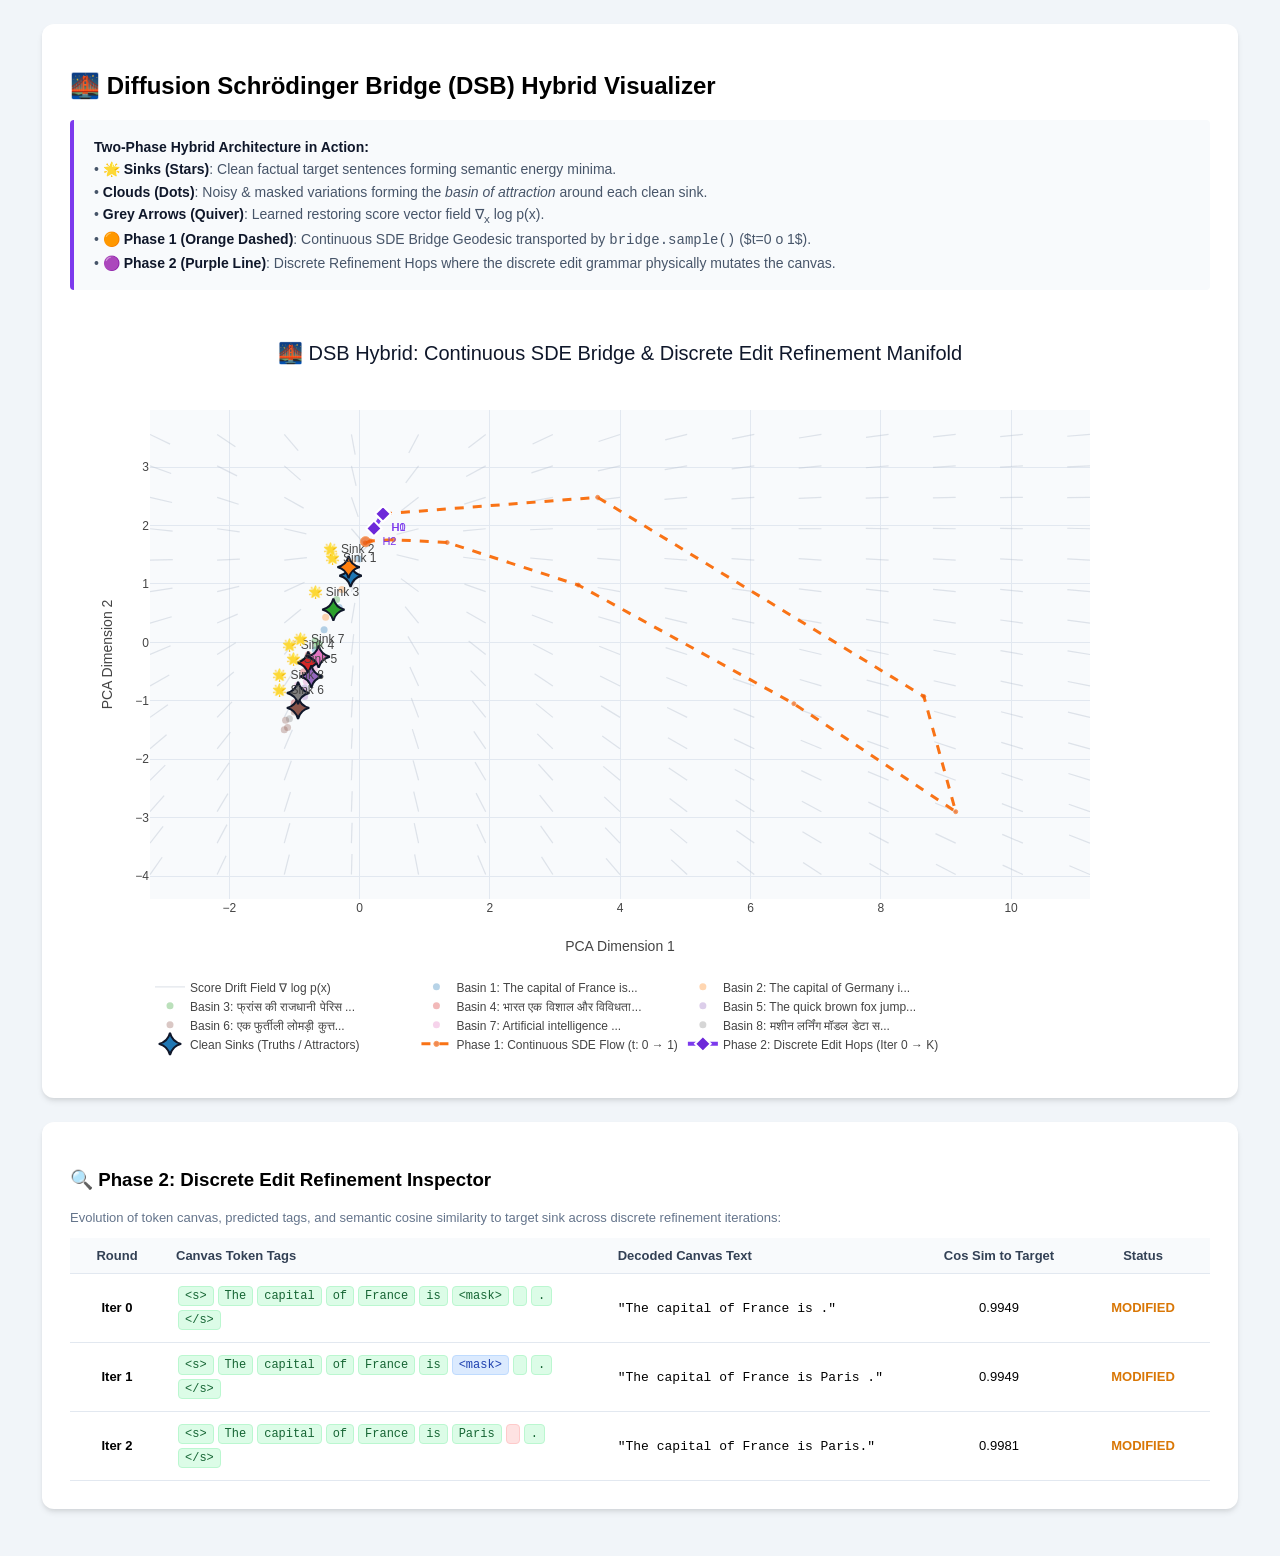
==== commit 7c130919: "Graphify Update + Blob constrained token prediction" ====
--- a/dsb_landscape.html
+++ b/dsb_landscape.html
@@ -104,7 +104,7 @@
         <tr>
             <td style="font-weight: bold; text-align: center;">Iter 0</td>
             <td><div class="chips-container"><span class="tok-chip badge-keep" title="KEEP (conf=1.00)">&lt;s&gt;</span> <span class="tok-chip badge-keep" title="KEEP (conf=1.00)">The</span> <span class="tok-chip badge-keep" title="KEEP (conf=1.00)">capital</span> <span class="tok-chip badge-keep" title="KEEP (conf=1.00)">of</span> <span class="tok-chip badge-keep" title="KEEP (conf=1.00)">France</span> <span class="tok-chip badge-keep" title="KEEP (conf=1.00)">is</span> <span class="tok-chip badge-keep" title="KEEP (conf=1.00)">&lt;mask&gt;</span> <span class="tok-chip badge-keep" title="KEEP (conf=1.00)"></span> <span class="tok-chip badge-keep" title="KEEP (conf=1.00)">.</span> <span class="tok-chip badge-keep" title="KEEP (conf=1.00)">&lt;/s&gt;</span></div></td>
-            <td><code>"The capital of France is <mask> ."</code></td>
+            <td><code>"The capital of France is <mask>."</code></td>
             <td style="text-align: center;">0.9949</td>
             <td style="text-align: center;"><span class="status-mod">MODIFIED</span></td>
         </tr>
@@ -112,7 +112,7 @@
 
         <tr>
             <td style="font-weight: bold; text-align: center;">Iter 1</td>
-            <td><div class="chips-container"><span class="tok-chip badge-keep" title="KEEP (conf=0.65)">&lt;s&gt;</span> <span class="tok-chip badge-keep" title="KEEP (conf=0.82)">The</span> <span class="tok-chip badge-keep" title="KEEP (conf=0.79)">capital</span> <span class="tok-chip badge-keep" title="KEEP (conf=0.98)">of</span> <span class="tok-chip badge-keep" title="KEEP (conf=0.86)">France</span> <span class="tok-chip badge-keep" title="KEEP (conf=0.93)">is</span> <span class="tok-chip badge-rep" title="REPLACE (conf=0.94) → Paris">&lt;mask&gt;</span> <span class="tok-chip badge-keep" title="KEEP (conf=0.59)"></span> <span class="tok-chip badge-keep" title="KEEP (conf=0.93)">.</span> <span class="tok-chip badge-keep" title="KEEP (conf=0.71)">&lt;/s&gt;</span></div></td>
+            <td><div class="chips-container"><span class="tok-chip badge-keep" title="KEEP (conf=0.31)">&lt;s&gt;</span> <span class="tok-chip badge-keep" title="KEEP (conf=0.80)">The</span> <span class="tok-chip badge-keep" title="KEEP (conf=0.78)">capital</span> <span class="tok-chip badge-keep" title="KEEP (conf=0.92)">of</span> <span class="tok-chip badge-keep" title="KEEP (conf=0.83)">France</span> <span class="tok-chip badge-keep" title="KEEP (conf=0.83)">is</span> <span class="tok-chip badge-rep" title="REPLACE (conf=0.88) → Paris">&lt;mask&gt;</span> <span class="tok-chip badge-keep" title="KEEP (conf=0.59)"></span> <span class="tok-chip badge-keep" title="KEEP (conf=0.89)">.</span> <span class="tok-chip badge-keep" title="KEEP (conf=0.69)">&lt;/s&gt;</span></div></td>
             <td><code>"The capital of France is Paris ."</code></td>
             <td style="text-align: center;">0.9949</td>
             <td style="text-align: center;"><span class="status-mod">MODIFIED</span></td>
@@ -121,19 +121,10 @@
 
         <tr>
             <td style="font-weight: bold; text-align: center;">Iter 2</td>
-            <td><div class="chips-container"><span class="tok-chip badge-keep" title="KEEP (conf=0.62)">&lt;s&gt;</span> <span class="tok-chip badge-keep" title="KEEP (conf=0.82)">The</span> <span class="tok-chip badge-keep" title="KEEP (conf=0.75)">capital</span> <span class="tok-chip badge-keep" title="KEEP (conf=0.97)">of</span> <span class="tok-chip badge-keep" title="KEEP (conf=0.86)">France</span> <span class="tok-chip badge-keep" title="KEEP (conf=0.87)">is</span> <span class="tok-chip badge-keep" title="KEEP (conf=0.77)">Paris</span> <span class="tok-chip badge-rep" title="REPLACE (conf=0.86) → city"></span> <span class="tok-chip badge-keep" title="KEEP (conf=0.92)">.</span> <span class="tok-chip badge-keep" title="KEEP (conf=0.74)">&lt;/s&gt;</span></div></td>
-            <td><code>"The capital of France is Paris city."</code></td>
+            <td><div class="chips-container"><span class="tok-chip badge-keep" title="KEEP (conf=0.40)">&lt;s&gt;</span> <span class="tok-chip badge-keep" title="KEEP (conf=0.79)">The</span> <span class="tok-chip badge-keep" title="KEEP (conf=0.74)">capital</span> <span class="tok-chip badge-keep" title="KEEP (conf=0.91)">of</span> <span class="tok-chip badge-keep" title="KEEP (conf=0.82)">France</span> <span class="tok-chip badge-keep" title="KEEP (conf=0.75)">is</span> <span class="tok-chip badge-keep" title="KEEP (conf=0.76)">Paris</span> <span class="tok-chip badge-del" title="DELETE (conf=0.17)"></span> <span class="tok-chip badge-keep" title="KEEP (conf=0.90)">.</span> <span class="tok-chip badge-keep" title="KEEP (conf=0.70)">&lt;/s&gt;</span></div></td>
+            <td><code>"The capital of France is Paris."</code></td>
             <td style="text-align: center;">0.9981</td>
             <td style="text-align: center;"><span class="status-mod">MODIFIED</span></td>
-        </tr>
-        
-
-        <tr>
-            <td style="font-weight: bold; text-align: center;">Iter 3</td>
-            <td><div class="chips-container"><span class="tok-chip badge-keep" title="KEEP (conf=0.62)">&lt;s&gt;</span> <span class="tok-chip badge-keep" title="KEEP (conf=0.81)">The</span> <span class="tok-chip badge-keep" title="KEEP (conf=0.77)">capital</span> <span class="tok-chip badge-keep" title="KEEP (conf=0.97)">of</span> <span class="tok-chip badge-keep" title="KEEP (conf=0.86)">France</span> <span class="tok-chip badge-keep" title="KEEP (conf=0.87)">is</span> <span class="tok-chip badge-keep" title="KEEP (conf=0.74)">Paris</span> <span class="tok-chip badge-keep" title="KEEP (conf=0.36)">city</span> <span class="tok-chip badge-keep" title="KEEP (conf=0.92)">.</span> <span class="tok-chip badge-keep" title="KEEP (conf=0.70)">&lt;/s&gt;</span></div></td>
-            <td><code>"The capital of France is Paris city."</code></td>
-            <td style="text-align: center;">0.9993</td>
-            <td style="text-align: center;"><span class="status-conv">CONVERGED</span></td>
         </tr>
         
             </tbody>
@@ -141,7 +132,7 @@
     </div>
 
     <script>
-        var data = [{"type": "scatter", "mode": "lines", "x": [-4.35216760635376, -4.218679428100586, null, -3.3601016998291016, -3.2686800956726074, null, -2.3680357933044434, -2.3234238624572754, null, -1.3759701251983643, -1.3807555437088013, null, -0.38390421867370605, -0.4378297030925751, null, 0.608161449432373, 0.5081296563148499, null, 1.6002273559570312, 1.4591143131256104, null, 2.5922932624816895, 2.4160380363464355, null, 3.5843591690063477, 3.378891706466675, null, 4.576425075531006, 4.347099304199219, null, 5.568490505218506, 5.319851875305176, null, 6.560556888580322, 6.296323299407959, null, 7.552622318267822, 7.275773048400879, null, 8.544689178466797, 8.257587432861328, null, 9.536754608154297, 9.241270065307617, null, -4.35216760635376, -4.201344966888428, null, -3.3601016998291016, -3.255425453186035, null, -2.3680357933044434, -2.316399335861206, null, -1.3759701251983643, -1.3812940120697021, null, -0.38390421867370605, -0.4458023011684418, null, 0.608161449432373, 0.4942472279071808, null, 1.6002273559570312, 1.4415225982666016, null, 2.5922932624816895, 2.396824836730957, null, 3.5843591690063477, 3.359604835510254, null, 4.576425075531006, 4.328690052032471, null, 5.568490505218506, 5.302801132202148, null, 6.560556888580322, 6.2808051109313965, null, 7.552622318267822, 7.261783123016357, null, 8.544689178466797, 8.245031356811523, null, 9.536754608154297, 9.230013847351074, null, -4.35216760635376, -4.1797051429748535, null, -3.3601016998291016, -3.238107442855835, null, -2.3680357933044434, -2.3069345951080322, null, -1.3759701251983643, -1.382071852684021, null, -0.38390421867370605, -0.45658236742019653, null, 0.608161449432373, 0.4761715829372406, null, 1.6002273559570312, 1.4196970462799072, null, 2.5922932624816895, 2.374166250228882, null, 3.5843591690063477, 3.33791446685791, null, 4.576425075531006, 4.308830738067627, null, 5.568490505218506, 5.285043716430664, null, 6.560556888580322, 6.265109062194824, null, 7.552622318267822, 7.247969150543213, null, 8.544689178466797, 8.23287582397461, null, 9.536754608154297, 9.219292640686035, null, -4.35216760635376, -4.152454376220703, null, -3.3601016998291016, -3.2147529125213623, null, -2.3680357933044434, -2.293506622314453, null, -1.3759701251983643, -1.383256196975708, null, -0.38390421867370605, -0.47188207507133484, null, 0.608161449432373, 0.4519805908203125, null, 1.6002273559570312, 1.39248526096344, null, 2.5922932624816895, 2.3477938175201416, null, 3.5843591690063477, 3.3141322135925293, null, 4.576425075531006, 4.288097381591797, null, 5.568490505218506, 5.267218589782715, null, 6.560556888580322, 6.249836444854736, null, 7.552622318267822, 7.234856605529785, null, 8.544689178466797, 8.221563339233398, null, 9.536754608154297, 9.209473609924316, null, -4.35216760635376, -4.118329048156738, null, -3.3601016998291016, -3.1822237968444824, null, -2.3680357933044434, -2.273047685623169, null, -1.3759701251983643, -1.3852049112319946, null, -0.38390421867370605, -0.4950472414493561, null, 0.608161449432373, 0.418789267539978, null, 1.6002273559570312, 1.3589344024658203, null, 2.5922932624816895, 2.3181543350219727, null, 3.5843591690063477, 3.289283275604248, null, 4.576425075531006, 4.267601490020752, null, 5.568490505218506, 5.250316619873047, null, 6.560556888580322, 6.235804557800293, null, 7.552622318267822, 7.22309684753418, null, 8.544689178466797, 8.2116060256958, null, 9.536754608154297, 9.200956344604492, null, -4.35216760635376, -4.077419281005859, null, -3.3601016998291016, -3.136108636856079, null, -2.3680357933044434, -2.238565444946289, null, -1.3759701251983643, -1.388856291770935, null, -0.38390421867370605, -0.5332735776901245, null, 0.608161449432373, 0.37305134534835815, null, 1.6002273559570312, 1.3196260929107666, null, 2.5922932624816895, 2.2873435020446777, null, 3.5843591690063477, 3.2655184268951416, null, 4.576425075531006, 4.249102592468262, null, 5.568490505218506, 5.235672950744629, null, 6.560556888580322, 6.224000930786133, null, 7.552622318267822, 7.2134175300598145, null, 8.544689178466797, 8.203544616699219, null, 9.536754608154297, 9.194148063659668, null, -4.35216760635376, -4.034854412078857, null, -3.3601016998291016, -3.074467182159424, null, -2.3680357933044434, -2.1722140312194824, null, -1.3759701251983643, -1.3977330923080444, null, -0.38390421867370605, -0.6024284362792969, null, 0.608161449432373, 0.3148810565471649, null, 1.6002273559570312, 1.2799270153045654, null, 2.5922932624816895, 2.2602198123931885, null, 3.5843591690063477, 3.2462730407714844, null, 4.576425075531006, 4.234894275665283, null, 5.568490505218506, 5.224814414978027, null, 6.560556888580322, 6.215457439422607, null, 7.552622318267822, 7.2065324783325195, null, 8.544689178466797, 8.197881698608398, null, 9.536754608154297, 9.189411163330078, null, -4.35216760635376, -4.005653381347656, null, -3.3601016998291016, -3.01802396774292, null, -2.3680357933044434, -2.0492660999298096, null, -1.3759701251983643, -1.4461182355880737, null, -0.38390421867370605, -0.7106692790985107, null, 0.608161449432373, 0.26497581601142883, null, 1.6002273559570312, 1.2534109354019165, null, 2.5922932624816895, 2.244133472442627, null, 3.5843591690063477, 3.2355597019195557, null, 4.576425075531006, 4.227272033691406, null, 5.568490505218506, 5.21912145614624, null, 6.560556888580322, 6.21104621887207, null, 7.552622318267822, 7.2030134201049805, null, 8.544689178466797, 8.195009231567383, null, 9.536754608154297, 9.187021255493164, null, -4.35216760635376, -4.00775146484375, null, -3.3601016998291016, -3.0226283073425293, null, -2.3680357933044434, -2.0646157264709473, null, -1.3759701251983643, -1.4326823949813843, null, -0.38390421867370605, -0.699242115020752, null, 0.608161449432373, 0.26861128211021423, null, 1.6002273559570312, 1.255089282989502, null, 2.5922932624816895, 2.245072603225708, null, 3.5843591690063477, 3.236147880554199, null, 4.576425075531006, 4.227667808532715, null, 5.568490505218506, 5.219402313232422, null, 6.560556888580322, 6.211252689361572, null, 7.552622318267822, 7.203170299530029, null, 8.544689178466797, 8.195131301879883, null, 9.536754608154297, 9.187119483947754, null, -4.35216760635376, -4.039595603942871, null, -3.3601016998291016, -3.0823473930358887, null, -2.3680357933044434, -2.18302059173584, null, -1.3759701251983643, -1.3969309329986572, null, -0.38390421867370605, -0.592868447303772, null, 0.608161449432373, 0.3213202953338623, null, 1.6002273559570312, 1.2837274074554443, null, 2.5922932624816895, 2.2625784873962402, null, 3.5843591690063477, 3.247828722000122, null, 4.576425075531006, 4.235973358154297, null, 5.568490505218506, 5.225593090057373, null, 6.560556888580322, 6.216037750244141, null, 7.552622318267822, 7.206976413726807, null, 8.544689178466797, 8.198229789733887, null, 9.536754608154297, 9.189690589904785, null, -4.35216760635376, -4.082457065582275, null, -3.3601016998291016, -3.142441987991333, null, -2.3680357933044434, -2.24410343170166, null, -1.3759701251983643, -1.3890780210494995, null, -0.38390421867370605, -0.5286625623703003, null, 0.608161449432373, 0.37816154956817627, null, 1.6002273559570312, 1.3235981464385986, null, 2.5922932624816895, 2.2901997566223145, null, 3.5843591690063477, 3.267566442489624, null, 4.576425075531006, 4.250596523284912, null, 5.568490505218506, 5.236786842346191, null, 6.560556888580322, 6.22484827041626, null, 7.552622318267822, 7.214075565338135, null, 8.544689178466797, 8.204065322875977, null, 9.536754608154297, 9.19456958770752, null, -4.35216760635376, -4.122584342956543, null, -3.3601016998291016, -3.186676502227783, null, -2.3680357933044434, -2.276318311691284, null, -1.3759701251983643, -1.38568115234375, null, -0.38390421867370605, -0.4928268790245056, null, 0.608161449432373, 0.4221046566963196, null, 1.6002273559570312, 1.3621219396591187, null, 2.5922932624816895, 2.320793867111206, null, 3.5843591690063477, 3.2913570404052734, null, 4.576425075531006, 4.269207954406738, null, 5.568490505218506, 5.25156307220459, null, 6.560556888580322, 6.23677921295166, null, 7.552622318267822, 7.223867893218994, null, 8.544689178466797, 8.212224960327148, null, 9.536754608154297, 9.201462745666504, null, -4.35216760635376, -4.155757427215576, null, -3.3601016998291016, -3.2178640365600586, null, -2.3680357933044434, -2.295670509338379, null, -1.3759701251983643, -1.38380765914917, null, -0.38390421867370605, -0.4708344340324402, null, 0.608161449432373, 0.4539780616760254, null, 1.6002273559570312, 1.3947373628616333, null, 2.5922932624816895, 2.34989333152771, null, 3.5843591690063477, 3.3159286975860596, null, 4.576425075531006, 4.289576053619385, null, 5.568490505218506, 5.268415451049805, null, 6.560556888580322, 6.250801086425781, null, 7.552622318267822, 7.2356367111206055, null, 8.544689178466797, 8.222199440002441, null, 9.536754608154297, 9.210000038146973, null, -4.35216760635376, -4.182188510894775, null, -3.3601016998291016, -3.2403199672698975, null, -2.3680357933044434, -2.308474063873291, null, -1.3759701251983643, -1.3826326131820679, null, -0.38390421867370605, -0.45615729689598083, null, 0.608161449432373, 0.4772987365722656, null, 1.6002273559570312, 1.4211547374725342, null, 2.5922932624816895, 2.3756675720214844, null, 3.5843591690063477, 3.3392996788024902, null, 4.576425075531006, 4.3100361824035645, null, 5.568490505218506, 5.286060333251953, null, 6.560556888580322, 6.2659525871276855, null, 7.552622318267822, 7.248665809631348, null, 8.544689178466797, 8.233452796936035, null, 9.536754608154297, 9.219776153564453, null, -4.35216760635376, -4.203184127807617, null, -3.3601016998291016, -3.2570242881774902, null, -2.3680357933044434, -2.3175435066223145, null, -1.3759701251983643, -1.3818331956863403, null, -0.38390421867370605, -0.44572654366493225, null, 0.608161449432373, 0.49480852484703064, null, 1.6002273559570312, 1.4423748254776, null, 2.5922932624816895, 2.397789239883423, null, 3.5843591690063477, 3.3605570793151855, null, 4.576425075531006, 4.329561233520508, null, 5.568490505218506, 5.303562641143799, null, 6.560556888580322, 6.2814531326293945, null, 7.552622318267822, 7.262327194213867, null, 8.544689178466797, 8.245487213134766, null, 9.536754608154297, 9.230399131774902, null], "y": [-7.031825065612793, -6.708280563354492, null, -7.031825065612793, -6.693975925445557, null, -7.031825065612793, -6.684679985046387, null, -7.031825065612793, -6.681857585906982, null, -7.031825065612793, -6.686004161834717, null, -7.031825065612793, -6.69642448425293, null, -7.031825065612793, -6.7115325927734375, null, -7.031825065612793, -6.72944450378418, null, -7.031825065612793, -6.7484822273254395, null, -7.031825065612793, -6.767420768737793, null, -7.031825065612793, -6.785494327545166, null, -7.031825065612793, -6.802302360534668, null, -7.031825065612793, -6.817688465118408, null, -7.031825065612793, -6.831643104553223, null, -7.031825065612793, -6.844238758087158, null, -6.101807594299316, -5.785971164703369, null, -6.101807594299316, -5.767827033996582, null, -6.101807594299316, -5.7556376457214355, null, -6.101807594299316, -5.751848220825195, null, -6.101807594299316, -5.75732421875, null, -6.101807594299316, -5.770864009857178, null, -6.101807594299316, -5.789857864379883, null, -6.101807594299316, -5.811476707458496, null, -6.101807594299316, -5.8335065841674805, null, -6.101807594299316, -5.854568004608154, null, -6.101807594299316, -5.873971939086914, null, -6.101807594299316, -5.891477108001709, null, -6.101807594299316, -5.907095909118652, null, -6.101807594299316, -5.920961856842041, null, -6.101807594299316, -5.933255195617676, null, -5.17179012298584, -4.867230415344238, null, -5.17179012298584, -4.843739032745361, null, -5.17179012298584, -4.827164649963379, null, -5.17179012298584, -4.821843147277832, null, -5.17179012298584, -4.829419136047363, null, -5.17179012298584, -4.847631931304932, null, -5.17179012298584, -4.871942043304443, null, -5.17179012298584, -4.898073673248291, null, -5.17179012298584, -4.923264503479004, null, -5.17179012298584, -4.946195125579834, null, -5.17179012298584, -4.966465950012207, null, -5.17179012298584, -4.984145641326904, null, -5.17179012298584, -4.999492645263672, null, -5.17179012298584, -5.0128173828125, null, -5.17179012298584, -5.024419784545898, null, -4.241772174835205, -3.9543447494506836, null, -4.241772174835205, -3.92337965965271, null, -4.241772174835205, -3.899799346923828, null, -4.241772174835205, -3.891848087310791, null, -4.241772174835205, -3.9030098915100098, null, -4.241772174835205, -3.928550958633423, null, -4.241772174835205, -3.9600930213928223, null, -4.241772174835205, -3.991332530975342, null, -4.241772174835205, -4.019337177276611, null, -4.241772174835205, -4.043360233306885, null, -4.241772174835205, -4.063628196716309, null, -4.241772174835205, -4.080673694610596, null, -4.241772174835205, -4.095057964324951, null, -4.241772174835205, -4.107274532318115, null, -4.241772174835205, -4.117728233337402, null, -3.3117547035217285, -3.051332712173462, null, -3.3117547035217285, -3.0103256702423096, null, -3.3117547035217285, -2.974890947341919, null, -3.3117547035217285, -2.961876630783081, null, -3.3117547035217285, -2.979870319366455, null, -3.3117547035217285, -3.01741099357605, null, -3.3117547035217285, -3.0582242012023926, null, -3.3117547035217285, -3.0941591262817383, null, -3.3117547035217285, -3.123525619506836, null, -3.3117547035217285, -3.1470491886138916, null, -3.3117547035217285, -3.1659278869628906, null, -3.3117547035217285, -3.1812334060668945, null, -3.3117547035217285, -3.1938018798828125, null, -3.3117547035217285, -3.2042579650878906, null, -3.3117547035217285, -3.2130651473999023, null, -2.381737232208252, -2.1649115085601807, null, -2.381737232208252, -2.112800359725952, null, -2.381737232208252, -2.0565643310546875, null, -2.381737232208252, -2.0319745540618896, null, -2.381737232208252, -2.065211057662964, null, -2.381737232208252, -2.122462749481201, null, -2.381737232208252, -2.172541379928589, null, -2.381737232208252, -2.209965229034424, null, -2.381737232208252, -2.2373745441436768, null, -2.381737232208252, -2.2578022480010986, null, -2.381737232208252, -2.2734203338623047, null, -2.381737232208252, -2.2856643199920654, null, -2.381737232208252, -2.295480966567993, null, -2.381737232208252, -2.303506374359131, null, -2.381737232208252, -2.310178756713867, null, -1.4517192840576172, -1.3040292263031006, null, -1.4517192840576172, -1.2494497299194336, null, -1.4517192840576172, -1.1616265773773193, null, -1.4517192840576172, -1.1023964881896973, null, -1.4517192840576172, -1.1783199310302734, null, -1.4517192840576172, -1.2607046365737915, null, -1.4517192840576172, -1.3106247186660767, null, -1.4517192840576172, -1.3411422967910767, null, -1.4517192840576172, -1.361177682876587, null, -1.4517192840576172, -1.3751897811889648, null, -1.4517192840576172, -1.385487675666809, null, -1.4517192840576172, -1.3933541774749756, null, -1.4517192840576172, -1.399549961090088, null, -1.4517192840576172, -1.4045523405075073, null, -1.4517192840576172, -1.4086754322052002, null, -0.5217018127441406, -0.4724277853965759, null, -0.5217018127441406, -0.44765597581863403, null, -0.5217018127441406, -0.3771824240684509, null, -0.5217018127441406, -0.17880350351333618, null, -0.5217018127441406, -0.39630401134490967, null, -0.5217018127441406, -0.4529733657836914, null, -0.5217018127441406, -0.4746021628379822, null, -0.5217018127441406, -0.4858591556549072, null, -0.5217018127441406, -0.4927369952201843, null, -0.5217018127441406, -0.49736833572387695, null, -0.5217018127441406, -0.5006974339485168, null, -0.5217018127441406, -0.5032057166099548, null, -0.5217018127441406, -0.5051645636558533, null, -0.5217018127441406, -0.5067391991615295, null, -0.5217018127441406, -0.5080364942550659, null, 0.40831565856933594, 0.34604495763778687, null, 0.40831565856933594, 0.31551599502563477, null, 0.40831565856933594, 0.23385567963123322, null, 0.40831565856933594, 0.06294092535972595, null, 0.40831565856933594, 0.25645381212234497, null, 0.40831565856933594, 0.3234293758869171, null, 0.40831565856933594, 0.35018008947372437, null, 0.40831565856933594, 0.3642955422401428, null, 0.40831565856933594, 0.3729768991470337, null, 0.40831565856933594, 0.37884464859962463, null, 0.40831565856933594, 0.3830709457397461, null, 0.40831565856933594, 0.38625645637512207, null, 0.40831565856933594, 0.38873979449272156, null, 0.40831565856933594, 0.3907252550125122, null, 0.40831565856933594, 0.39234256744384766, null, 1.3383331298828125, 1.1808574199676514, null, 1.3383331298828125, 1.1253718137741089, null, 1.3383331298828125, 1.0412315130233765, null, 1.3383331298828125, 0.9889613389968872, null, 1.3383331298828125, 1.0575593709945679, null, 1.3383331298828125, 1.1377785205841064, null, 1.3383331298828125, 1.1889082193374634, null, 1.3383331298828125, 1.2209100723266602, null, 1.3383331298828125, 1.2421703338623047, null, 1.3383331298828125, 1.257137656211853, null, 1.3383331298828125, 1.2681806087493896, null, 1.3383331298828125, 1.2766348123550415, null, 1.3383331298828125, 1.2832988500595093, null, 1.3383331298828125, 1.2886748313903809, null, 1.3383331298828125, 1.293092131614685, null, 2.268350601196289, 2.0452895164489746, null, 2.268350601196289, 1.9942625761032104, null, 2.268350601196289, 1.941027045249939, null, 2.268350601196289, 1.9185961484909058, null, 2.268350601196289, 1.9496893882751465, null, 2.268350601196289, 2.0045323371887207, null, 2.268350601196289, 2.0539298057556152, null, 2.268350601196289, 2.0916032791137695, null, 2.268350601196289, 2.1195473670959473, null, 2.268350601196289, 2.1405391693115234, null, 2.268350601196289, 2.156670093536377, null, 2.268350601196289, 2.1693572998046875, null, 2.268350601196289, 2.1795475482940674, null, 2.268350601196289, 2.1878817081451416, null, 2.268350601196289, 2.19480299949646, null, 3.1983680725097656, 2.934187412261963, null, 3.1983680725097656, 2.894355535507202, null, 3.1983680725097656, 2.8605990409851074, null, 3.1983680725097656, 2.8485028743743896, null, 3.1983680725097656, 2.865748405456543, null, 3.1983680725097656, 2.9019176959991455, null, 3.1983680725097656, 2.9418416023254395, null, 3.1983680725097656, 2.977487802505493, null, 3.1983680725097656, 3.0069267749786377, null, 3.1983680725097656, 3.0306854248046875, null, 3.1983680725097656, 3.049852132797241, null, 3.1983680725097656, 3.0654470920562744, null, 3.1983680725097656, 3.078282117843628, null, 3.1983680725097656, 3.088970899581909, null, 3.1983680725097656, 3.097970724105835, null, 4.128386497497559, 3.8386917114257812, null, 4.128386497497559, 3.8085920810699463, null, 4.128386497497559, 3.785949230194092, null, 4.128386497497559, 3.7784743309020996, null, 4.128386497497559, 3.789353847503662, null, 4.128386497497559, 3.8141772747039795, null, 4.128386497497559, 3.845060110092163, null, 4.128386497497559, 3.8759140968322754, null, 4.128386497497559, 3.9037866592407227, null, 4.128386497497559, 3.9278433322906494, null, 4.128386497497559, 3.9482336044311523, null, 4.128386497497559, 3.9654407501220703, null, 4.128386497497559, 3.979995012283325, null, 4.128386497497559, 3.992370843887329, null, 4.128386497497559, 4.002961158752441, null, 5.058403968811035, 4.752451419830322, null, 5.058403968811035, 4.729538917541504, null, 5.058403968811035, 4.7135090827941895, null, 5.058403968811035, 4.708467483520508, null, 5.058403968811035, 4.715942859649658, null, 5.058403968811035, 4.733788967132568, null, 5.058403968811035, 4.757683277130127, null, 5.058403968811035, 4.7834978103637695, null, 5.058403968811035, 4.808512210845947, null, 5.058403968811035, 4.831386566162109, null, 5.058403968811035, 4.851684093475342, null, 5.058403968811035, 4.8694376945495605, null, 5.058403968811035, 4.884881019592285, null, 5.058403968811035, 4.8983049392700195, null, 5.058403968811035, 4.909996032714844, null, 5.9884209632873535, 5.671712875366211, null, 5.9884209632873535, 5.6539435386657715, null, 5.9884209632873535, 5.642082214355469, null, 5.9884209632873535, 5.63847017288208, null, 5.9884209632873535, 5.643924236297607, null, 5.9884209632873535, 5.657284736633301, null, 5.9884209632873535, 5.67603874206543, null, 5.9884209632873535, 5.697443008422852, null, 5.9884209632873535, 5.719325065612793, null, 5.9884209632873535, 5.740311622619629, null, 5.9884209632873535, 5.759699821472168, null, 5.9884209632873535, 5.777231216430664, null, 5.9884209632873535, 5.7928996086120605, null, 5.9884209632873535, 5.806822299957275, null, 5.9884209632873535, 5.8191680908203125, null], "line": {"color": "rgba(180, 190, 205, 0.40)", "width": 1.2}, "name": "Score Drift Field \u2207 log p(x)", "hoverinfo": "skip"}, {"type": "scatter", "mode": "markers", "x": [-1.6778982877731323, -1.7661652565002441, -2.1343984603881836], "y": [-0.07887627184391022, -0.09617883712053299, -0.005011916160583496], "text": ["<b>Noisy var (p=0.15):</b><br>The capital of France is Paris.", "<b>Noisy var (p=0.40):</b><br><mask> capital<mask><mask> is Paris.", "<b>Noisy var (p=0.65):</b><br><mask> capital\u0e99<mask> is\u6b3e<mask>"], "hoverinfo": "text", "marker": {"size": 7, "color": "#1f77b4", "opacity": 0.32, "symbol": "circle"}, "name": "Basin 1: The capital of France is..."}, {"type": "scatter", "mode": "markers", "x": [-1.6628378629684448, -2.0676136016845703, -2.168750762939453], "y": [-0.01767725870013237, 0.019795183092355728, 0.08307568728923798], "text": ["<b>Noisy var (p=0.15):</b><br>The capital of Germany is Berlin.", "<b>Noisy var (p=0.40):</b><br><mask> capital of Germany is<mask><mask>", "<b>Noisy var (p=0.65):</b><br>The<mask><mask>\u6211\u4eec Las<mask>cha"], "hoverinfo": "text", "marker": {"size": 7, "color": "#ff7f0e", "opacity": 0.32, "symbol": "circle"}, "name": "Basin 2: The capital of Germany i..."}, {"type": "scatter", "mode": "markers", "x": [-1.879115104675293, -2.06105899810791, -2.206157684326172], "y": [-0.10771940648555756, -0.13740745186805725, 0.04352905601263046], "text": ["<b>Noisy var (p=0.15):</b><br>\u092b\u094d\u0930\u093e\u0902\u0938 \u0915\u0940 \u0930\u093e\u091c\u0927\u093e\u0928\u0940 \u092a\u0947\u0930\u093f\u0938 \u0939\u0948\u0964", "<b>Noisy var (p=0.40):</b><br>\u092b\u094d\u0930\u093e\u0902\u0938 \u0915\u0940 \u0930\u093e\u091c\u0927\u093e\u0928\u0940 \u092a\u0947\u0930\u093f\u0938<mask>\u0964", "<b>Noisy var (p=0.65):</b><br><mask> from\u201c,<mask> aasta<mask><mask>"], "hoverinfo": "text", "marker": {"size": 7, "color": "#2ca02c", "opacity": 0.32, "symbol": "circle"}, "name": "Basin 3: \u092b\u094d\u0930\u093e\u0902\u0938 \u0915\u0940 \u0930\u093e\u091c\u0927\u093e\u0928\u0940 \u092a\u0947\u0930\u093f\u0938 ..."}, {"type": "scatter", "mode": "markers", "x": [-2.252690315246582, -2.272205114364624, -2.1638388633728027], "y": [-0.022842571139335632, -0.0677906721830368, -0.0002552345395088196], "text": ["<b>Noisy var (p=0.15):</b><br>t\u1ed1t \u090f\u0915<mask> \u0914\u0930 \u0935\u093f\u0935\u093f\u0927\u0924\u093e\u092a\u0942\u0930\u094d\u0923<mask> \u0939\u0948<mask>", "<b>Noisy var (p=0.40):</b><br>\u092d\u093e\u0930\u0924 kepada jetzt \u0914\u0930 \u0935\u093f\u0935\u093f\u0927\u0924\u093e\u092a\u0942\u0930\u094d\u0923 \u0926\u0947\u0936 \u0939\u0948 hotel", "<b>Noisy var (p=0.65):</b><br><mask><mask> b\u00e0ibu sor\u0924\u093e \u0634\u062f\u0647\u10d4\u10e1<mask><mask>"], "hoverinfo": "text", "marker": {"size": 7, "color": "#d62728", "opacity": 0.32, "symbol": "circle"}, "name": "Basin 4: \u092d\u093e\u0930\u0924 \u090f\u0915 \u0935\u093f\u0936\u093e\u0932 \u0914\u0930 \u0935\u093f\u0935\u093f\u0927\u0924\u093e..."}, {"type": "scatter", "mode": "markers", "x": [-2.1236801147460938, -2.1525824069976807, -2.3012773990631104], "y": [-0.00857563316822052, -0.02539866231381893, 0.023830071091651917], "text": ["<b>Noisy var (p=0.15):</b><br>The quick brown fox jumps over the lazy dog.", "<b>Noisy var (p=0.40):</b><br>The quick brown <mask> jumps over<mask> lazy\u062f\u0649.", "<b>Noisy var (p=0.65):</b><br>Ki<mask> brown<mask><mask> jump<mask><mask> \u06a9\u0646\u062f lazy<mask><mask>"], "hoverinfo": "text", "marker": {"size": 7, "color": "#9467bd", "opacity": 0.32, "symbol": "circle"}, "name": "Basin 5: The quick brown fox jump..."}, {"type": "scatter", "mode": "markers", "x": [-2.344996929168701, -2.2739579677581787, -2.3680343627929688], "y": [-0.04714134335517883, 0.029448803514242172, -0.006895173341035843], "text": ["<b>Noisy var (p=0.15):</b><br>\u090f\u0915 \u092b\u0941\u0930\u094d\u0924\u0940\u0932<mask> \u0932\u094b\u092e\u0921\u093c\u0940 \u0915\u0941\u0924\u094d\u0924\u0947 \u0915\u0947 \u090a\u092a\u0930 \u0938\u0947 \u0915\u0942\u0926\u0924\u0940 \u0939\u0948\u0964", "<b>Noisy var (p=0.40):</b><br>us \u092b\u0941\u0930\u094d \u043f\u0440\u0435<mask> \u0932\u094b\u092e\u0921\u093c\u0940<mask>\u0924\u094d\u0924\u0947<mask><mask> \u0938\u0947 \u0438\u044f<mask><mask><mask><mask>", "<b>Noisy var (p=0.65):</b><br>\u090f\u0915<mask>\u0930\u094d<mask>\u0940\u0baa\u0bcd\u0baa<mask> tylko<mask>\u0924\u094d\u0924\u0947 \u0915\u0947 \u090a\u092a\u0930 \u0938\u0947<mask>\u0915\u0942kk\u0924\u0940 \u0939\u0948<mask>"], "hoverinfo": "text", "marker": {"size": 7, "color": "#8c564b", "opacity": 0.32, "symbol": "circle"}, "name": "Basin 6: \u090f\u0915 \u092b\u0941\u0930\u094d\u0924\u0940\u0932\u0940 \u0932\u094b\u092e\u0921\u093c\u0940 \u0915\u0941\u0924\u094d\u0924..."}, {"type": "scatter", "mode": "markers", "x": [-1.9127992391586304, -2.2285828590393066, -2.195180654525757], "y": [-0.1121550053358078, 0.13575319945812225, -0.0015283375978469849], "text": ["<b>Noisy var (p=0.15):</b><br>Artificial intelligence models learn patterns from<mask>.", "<b>Noisy var (p=0.40):</b><br><mask><mask>j\u0119\u00fb learn<mask>\u578b from data.", "<b>Noisy var (p=0.65):</b><br>Artificial <mask> \u0431\u043e\u043b\u0433\u043e\u043d learn pattern<mask><mask> data."], "hoverinfo": "text", "marker": {"size": 7, "color": "#e377c2", "opacity": 0.32, "symbol": "circle"}, "name": "Basin 7: Artificial intelligence ..."}, {"type": "scatter", "mode": "markers", "x": [-2.2666893005371094, -2.3637685775756836, -2.204188108444214], "y": [0.03954502195119858, 0.04553763568401337, 0.010649554431438446], "text": ["<b>Noisy var (p=0.15):</b><br>\u092e\u0936\u0940\u0928<mask>\u0930\u094d\u0928\u093f\u0902\u0917 \u092e\u0949\u0921\u0932<mask> \u0938\u0947 \u0938\u0940\u0916<mask><mask>\u0964", "<b>Noisy var (p=0.40):</b><br>\u092e\u0936\u0940\u0928<mask><mask>\u093f\u0902\u0917 \u092e\u0949\u0921\u0932 \u0921\u0947\u091f\u093e<mask><mask>\u0924\u0947 \u0939\u0948\u0902<mask>", "<b>Noisy var (p=0.65):</b><br>\u03cd\uc778Ja<mask><mask> radio<mask>eaz\u0103\u0924\u0947<mask><mask>"], "hoverinfo": "text", "marker": {"size": 7, "color": "#7f7f7f", "opacity": 0.32, "symbol": "circle"}, "name": "Basin 8: \u092e\u0936\u0940\u0928 \u0932\u0930\u094d\u0928\u093f\u0902\u0917 \u092e\u0949\u0921\u0932 \u0921\u0947\u091f\u093e \u0938..."}, {"type": "scatter", "mode": "markers+text", "x": [-1.6779001951217651, -1.6628363132476807, -1.8791146278381348, -2.2176432609558105, -2.1236801147460938, -2.301051378250122, -2.0858194828033447, -2.2531871795654297], "y": [-0.07887602597475052, -0.017677471041679382, -0.10771960020065308, -0.06968848407268524, -0.008575614541769028, -0.040139369666576385, -0.1100214421749115, 0.013737820088863373], "text": ["\ud83c\udf1f Sink 1", "\ud83c\udf1f Sink 2", "\ud83c\udf1f Sink 3", "\ud83c\udf1f Sink 4", "\ud83c\udf1f Sink 5", "\ud83c\udf1f Sink 6", "\ud83c\udf1f Sink 7", "\ud83c\udf1f Sink 8"], "textposition": "top center", "hovertext": ["<b>Clean Sink 1:</b><br>The capital of France is Paris.", "<b>Clean Sink 2:</b><br>The capital of Germany is Berlin.", "<b>Clean Sink 3:</b><br>\u092b\u094d\u0930\u093e\u0902\u0938 \u0915\u0940 \u0930\u093e\u091c\u0927\u093e\u0928\u0940 \u092a\u0947\u0930\u093f\u0938 \u0939\u0948\u0964", "<b>Clean Sink 4:</b><br>\u092d\u093e\u0930\u0924 \u090f\u0915 \u0935\u093f\u0936\u093e\u0932 \u0914\u0930 \u0935\u093f\u0935\u093f\u0927\u0924\u093e\u092a\u0942\u0930\u094d\u0923 \u0926\u0947\u0936 \u0939\u0948\u0964", "<b>Clean Sink 5:</b><br>The quick brown fox jumps over the lazy dog.", "<b>Clean Sink 6:</b><br>\u090f\u0915 \u092b\u0941\u0930\u094d\u0924\u0940\u0932\u0940 \u0932\u094b\u092e\u0921\u093c\u0940 \u0915\u0941\u0924\u094d\u0924\u0947 \u0915\u0947 \u090a\u092a\u0930 \u0938\u0947 \u0915\u0942\u0926\u0924\u0940 \u0939\u0948\u0964", "<b>Clean Sink 7:</b><br>Artificial intelligence models learn patterns from data.", "<b>Clean Sink 8:</b><br>\u092e\u0936\u0940\u0928 \u0932\u0930\u094d\u0928\u093f\u0902\u0917 \u092e\u0949\u0921\u0932 \u0921\u0947\u091f\u093e \u0938\u0947 \u0938\u0940\u0916\u0924\u0947 \u0939\u0948\u0902\u0964"], "hoverinfo": "text", "marker": {"size": 16, "color": ["#1f77b4", "#ff7f0e", "#2ca02c", "#d62728", "#9467bd", "#8c564b", "#e377c2", "#7f7f7f"], "symbol": "star-diamond", "line": {"color": "#0f172a", "width": 2}}, "name": "Clean Sinks (Truths / Attractors)"}, {"type": "scatter", "mode": "lines+markers", "x": [-1.2821096181869507, -1.14444100856781, -0.9245985746383667, -0.4953107237815857, 0.24271531403064728, 1.0946425199508667, 1.9324023723602295, 3.1384878158569336, 4.436328887939453, 5.143094539642334, 5.542532920837402, 6.302967071533203, 6.534716606140137, 7.165632247924805, 7.552621841430664, 7.504175662994385, 7.415591716766357, 6.873412132263184, 6.489941120147705, 5.722011566162109, 4.941488265991211, 4.14763069152832, 3.3319132328033447, 2.6394553184509277, 2.01480770111084, 1.301682949066162, 0.7830226421356201, 0.3766714334487915, 0.009004499763250351, -0.21077421307563782, -0.4803283214569092, -0.6922347545623779, -0.8271151185035706, -0.9986062049865723, -1.0608221292495728, -1.1281933784484863, -1.1934669017791748, -1.2459845542907715, -1.2979509830474854, -1.34610116481781, -1.3603293895721436, -1.3751120567321777, -1.3826320171356201, -1.3888921737670898, -1.387441873550415, -1.3807481527328491, -1.3939529657363892, -1.3986525535583496, -1.4076387882232666, -1.416322946548462, -1.413979172706604], "y": [-0.1618996262550354, -0.45451292395591736, -1.0219154357910156, -1.6184868812561035, -2.3484373092651367, -3.3344573974609375, -4.253820419311523, -4.924619674682617, -5.125614643096924, -5.171788692474365, -4.858458042144775, -3.950606346130371, -3.3268580436706543, -2.1589388847351074, -0.26183807849884033, 1.1419488191604614, 2.2361583709716797, 3.1155319213867188, 3.4607901573181152, 4.036042213439941, 4.128384590148926, 4.056387901306152, 3.91973876953125, 3.7362940311431885, 3.141373872756958, 2.7383663654327393, 2.2886977195739746, 1.9101834297180176, 1.434146761894226, 1.0875701904296875, 0.8788160681724548, 0.6628865003585815, 0.426992803812027, 0.3392542898654938, 0.22418487071990967, 0.11245153844356537, 0.08247969299554825, 0.044753897935152054, 0.02844426780939102, 0.00725935772061348, -0.028874997049570084, -0.05449830740690231, -0.07952254265546799, -0.09055782109498978, -0.1040542721748352, -0.10546360164880753, -0.11532938480377197, -0.10678271949291229, -0.10528237372636795, -0.1049174815416336, -0.11063310503959656], "line": {"color": "#f97316", "width": 3, "dash": "dash"}, "marker": {"size": [10, 4, 4, 4, 4, 4, 4, 4, 4, 4, 4, 4, 4, 4, 4, 4, 4, 4, 4, 4, 4, 4, 4, 4, 4, 4, 4, 4, 4, 4, 4, 4, 4, 4, 4, 4, 4, 4, 4, 4, 4, 4, 4, 4, 4, 4, 4, 4, 4, 4, 10], "color": "#ea580c"}, "text": ["Phase 1 SDE Step 0/50 (t=0.00)", "Phase 1 SDE Step 1/50 (t=0.02)", "Phase 1 SDE Step 2/50 (t=0.04)", "Phase 1 SDE Step 3/50 (t=0.06)", "Phase 1 SDE Step 4/50 (t=0.08)", "Phase 1 SDE Step 5/50 (t=0.10)", "Phase 1 SDE Step 6/50 (t=0.12)", "Phase 1 SDE Step 7/50 (t=0.14)", "Phase 1 SDE Step 8/50 (t=0.16)", "Phase 1 SDE Step 9/50 (t=0.18)", "Phase 1 SDE Step 10/50 (t=0.20)", "Phase 1 SDE Step 11/50 (t=0.22)", "Phase 1 SDE Step 12/50 (t=0.24)", "Phase 1 SDE Step 13/50 (t=0.26)", "Phase 1 SDE Step 14/50 (t=0.28)", "Phase 1 SDE Step 15/50 (t=0.30)", "Phase 1 SDE Step 16/50 (t=0.32)", "Phase 1 SDE Step 17/50 (t=0.34)", "Phase 1 SDE Step 18/50 (t=0.36)", "Phase 1 SDE Step 19/50 (t=0.38)", "Phase 1 SDE Step 20/50 (t=0.40)", "Phase 1 SDE Step 21/50 (t=0.42)", "Phase 1 SDE Step 22/50 (t=0.44)", "Phase 1 SDE Step 23/50 (t=0.46)", "Phase 1 SDE Step 24/50 (t=0.48)", "Phase 1 SDE Step 25/50 (t=0.50)", "Phase 1 SDE Step 26/50 (t=0.52)", "Phase 1 SDE Step 27/50 (t=0.54)", "Phase 1 SDE Step 28/50 (t=0.56)", "Phase 1 SDE Step 29/50 (t=0.58)", "Phase 1 SDE Step 30/50 (t=0.60)", "Phase 1 SDE Step 31/50 (t=0.62)", "Phase 1 SDE Step 32/50 (t=0.64)", "Phase 1 SDE Step 33/50 (t=0.66)", "Phase 1 SDE Step 34/50 (t=0.68)", "Phase 1 SDE Step 35/50 (t=0.70)", "Phase 1 SDE Step 36/50 (t=0.72)", "Phase 1 SDE Step 37/50 (t=0.74)", "Phase 1 SDE Step 38/50 (t=0.76)", "Phase 1 SDE Step 39/50 (t=0.78)", "Phase 1 SDE Step 40/50 (t=0.80)", "Phase 1 SDE Step 41/50 (t=0.82)", "Phase 1 SDE Step 42/50 (t=0.84)", "Phase 1 SDE Step 43/50 (t=0.86)", "Phase 1 SDE Step 44/50 (t=0.88)", "Phase 1 SDE Step 45/50 (t=0.90)", "Phase 1 SDE Step 46/50 (t=0.92)", "Phase 1 SDE Step 47/50 (t=0.94)", "Phase 1 SDE Step 48/50 (t=0.96)", "Phase 1 SDE Step 49/50 (t=0.98)", "Phase 1 SDE Step 50/50 (t=1.00)"], "hoverinfo": "text", "name": "Phase 1: Continuous SDE Flow (t: 0 \u2192 1)"}, {"type": "scatter", "mode": "lines+markers+text", "x": [-1.2821097373962402, -1.2821097373962402, -1.394249439239502, -1.7950491905212402], "y": [-0.16189953684806824, -0.16189953684806824, -0.1534559726715088, -0.060456786304712296], "text": ["H0", "H1", "H2", "H3"], "textposition": "bottom right", "textfont": {"size": 11, "color": "#7c3aed"}, "line": {"color": "#7c3aed", "width": 4}, "marker": {"size": 12, "color": "#6d28d9", "symbol": "diamond", "line": {"color": "#ffffff", "width": 2}}, "hovertext": ["<b>Phase 2: Discrete Hop 0</b><br>Canvas: \"The capital of France is <mask> .\"<br>Changed: True", "<b>Phase 2: Discrete Hop 1</b><br>Canvas: \"The capital of France is Paris .\"<br>Changed: True", "<b>Phase 2: Discrete Hop 2</b><br>Canvas: \"The capital of France is Paris city.\"<br>Changed: True", "<b>Phase 2: Discrete Hop 3</b><br>Canvas: \"The capital of France is Paris city.\"<br>Changed: False"], "hoverinfo": "text", "name": "Phase 2: Discrete Edit Hops (Iter 0 \u2192 K)"}];
+        var data = [{"type": "scatter", "mode": "lines", "x": [-3.2179067134857178, -3.0315067768096924, null, -2.187196731567383, -2.0496573448181152, null, -1.1564865112304688, -1.079389214515686, null, -0.1257765293121338, -0.1171056255698204, null, 0.9049336910247803, 0.8443872928619385, null, 1.9356439113616943, 1.8126718997955322, null, 2.96635365486145, 2.7921273708343506, null, 3.9970638751983643, 3.783271312713623, null, 5.027773857116699, 4.784381866455078, null, 6.058484077453613, 5.793159484863281, null, 7.089194297790527, 6.807557582855225, null, 8.119904518127441, 7.826003551483154, null, 9.150613784790039, 8.84736156463623, null, 10.181324005126953, 9.870834350585938, null, 11.212035179138184, 10.895857810974121, null, -3.2179067134857178, -3.0170912742614746, null, -2.187196731567383, -2.0368435382843018, null, -1.1564865112304688, -1.0711314678192139, null, -0.1257765293121338, -0.11599104851484299, null, 0.9049336910247803, 0.8380849957466125, null, 1.9356439113616943, 1.8012216091156006, null, 2.96635365486145, 2.778531551361084, null, 3.9970638751983643, 3.769719123840332, null, 5.027773857116699, 4.77197265625, null, 6.058484077453613, 5.782253742218018, null, 7.089194297790527, 6.798144817352295, null, 8.119904518127441, 7.817927360534668, null, 9.150613784790039, 8.84042739868164, null, 10.181324005126953, 9.864856719970703, null, 11.212035179138184, 10.890676498413086, null, -3.2179067134857178, -3.0010037422180176, null, -2.187196731567383, -2.0218257904052734, null, -1.1564865112304688, -1.0610204935073853, null, -0.1257765293121338, -0.1145484521985054, null, 0.9049336910247803, 0.8304277658462524, null, 1.9356439113616943, 1.7877839803695679, null, 2.96635365486145, 2.7633016109466553, null, 3.9970638751983643, 3.7551944255828857, null, 5.027773857116699, 4.759152889251709, null, 6.058484077453613, 5.771306991577148, null, 7.089194297790527, 6.7889018058776855, null, 8.119904518127441, 7.810126781463623, null, 9.150613784790039, 8.833813667297363, null, 10.181324005126953, 9.859210014343262, null, 11.212035179138184, 10.88581657409668, null, -3.2179067134857178, -2.9831950664520264, null, -2.187196731567383, -2.0041587352752686, null, -1.1564865112304688, -1.0484172105789185, null, -0.1257765293121338, -0.11263061314821243, null, 0.9049336910247803, 0.8209408521652222, null, 1.9356439113616943, 1.7719017267227173, null, 2.96635365486145, 2.7463202476501465, null, 3.9970638751983643, 3.739813804626465, null, 5.027773857116699, 4.7461137771606445, null, 6.058484077453613, 5.760501384735107, null, 7.089194297790527, 6.779976844787598, null, 8.119904518127441, 7.802715301513672, null, 9.150613784790039, 8.827604293823242, null, 10.181324005126953, 9.853954315185547, null, 11.212035179138184, 10.881322860717773, null, -3.2179067134857178, -2.9637763500213623, null, -2.187196731567383, -1.9833831787109375, null, -1.1564865112304688, -1.0323925018310547, null, -0.1257765293121338, -0.10999701917171478, null, 0.9049336910247803, 0.8089030981063843, null, 1.9356439113616943, 1.7530286312103271, null, 2.96635365486145, 2.7275662422180176, null, 3.9970638751983643, 3.7238082885742188, null, 5.027773857116699, 4.733120441436768, null, 6.058484077453613, 5.750057697296143, null, 7.089194297790527, 6.771533489227295, null, 8.119904518127441, 7.795809268951416, null, 9.150613784790039, 8.821880340576172, null, 10.181324005126953, 9.849146842956543, null, 11.212035179138184, 10.877235412597656, null, -3.2179067134857178, -2.9431395530700684, null, -2.187196731567383, -1.959153175354004, null, -1.1564865112304688, -1.0115840435028076, null, -0.1257765293121338, -0.10622887313365936, null, 0.9049336910247803, 0.7931757569313049, null, 1.9356439113616943, 1.7305700778961182, null, 2.96635365486145, 2.7072079181671143, null, 3.9970638751983643, 3.7075626850128174, null, 5.027773857116699, 4.720515727996826, null, 6.058484077453613, 5.740226745605469, null, 7.089194297790527, 6.763743877410889, null, 8.119904518127441, 7.789524078369141, null, 9.150613784790039, 8.816718101501465, null, 10.181324005126953, 9.84483814239502, null, 11.212035179138184, 10.873586654663086, null, -3.2179067134857178, -2.9221136569976807, null, -2.187196731567383, -1.9315418004989624, null, -1.1564865112304688, -0.9840340614318848, null, -0.1257765293121338, -0.10052955150604248, null, 0.9049336910247803, 0.7718839645385742, null, 1.9356439113616943, 1.7040421962738037, null, 2.96635365486145, 2.685746669769287, null, 3.9970638751983643, 3.691650629043579, null, 5.027773857116699, 4.708716869354248, null, 6.058484077453613, 5.731279373168945, null, 7.089194297790527, 6.756779193878174, null, 8.119904518127441, 7.783967971801758, null, 9.150613784790039, 8.812188148498535, null, 10.181324005126953, 9.84107494354248, null, 11.212035179138184, 10.870408058166504, null, -3.2179067134857178, -2.902097225189209, null, -2.187196731567383, -1.9016337394714355, null, -1.1564865112304688, -0.9472376704216003, null, -0.1257765293121338, -0.09118630737066269, null, 0.9049336910247803, 0.741854190826416, null, 1.9356439113616943, 1.6735056638717651, null, 2.96635365486145, 2.6641955375671387, null, 3.9970638751983643, 3.676844835281372, null, 5.027773857116699, 4.698194980621338, null, 6.058484077453613, 5.723492622375488, null, 7.089194297790527, 6.750802993774414, null, 8.119904518127441, 7.779238700866699, null, 9.150613784790039, 8.808349609375, null, 10.181324005126953, 9.837891578674316, null, 11.212035179138184, 10.867721557617188, null, -3.2179067134857178, -2.885040521621704, null, -2.187196731567383, -1.8723781108856201, null, -1.1564865112304688, -0.8994731307029724, null, -0.1257765293121338, -0.07375176250934601, null, 0.9049336910247803, 0.6979115009307861, null, 1.9356439113616943, 1.6405303478240967, null, 2.96635365486145, 2.644230365753174, null, 3.9970638751983643, 3.6640803813934326, null, 5.027773857116699, 4.689439296722412, null, 6.058484077453613, 5.717126846313477, null, 7.089194297790527, 6.745959758758545, null, 8.119904518127441, 7.77541971206665, null, 9.150613784790039, 8.805251121520996, null, 10.181324005126953, 9.835319519042969, null, 11.212035179138184, 10.865544319152832, null, -3.2179067134857178, -2.8731131553649902, null, -2.187196731567383, -1.8490345478057861, null, -1.1564865112304688, -0.8457604646682739, null, -0.1257765293121338, -0.032395876944065094, null, 0.9049336910247803, 0.634665846824646, null, 1.9356439113616943, 1.6097044944763184, null, 2.96635365486145, 2.6281416416168213, null, 3.9970638751983643, 3.654348850250244, null, 5.027773857116699, 4.682903289794922, null, 6.058484077453613, 5.712406158447266, null, 7.089194297790527, 6.742365837097168, null, 8.119904518127441, 7.772573947906494, null, 9.150613784790039, 8.80292797088623, null, 10.181324005126953, 9.83337688446045, null, 11.212035179138184, 10.86388874053955, null, -3.2179067134857178, -2.8680293560028076, null, -2.187196731567383, -1.837679147720337, null, -1.1564865112304688, -0.8091682195663452, null, -0.1257765293121338, 0.12648427486419678, null, 0.9049336910247803, 0.5674112439155579, null, 1.9356439113616943, 1.5892646312713623, null, 2.96635365486145, 2.618393659591675, null, 3.9970638751983643, 3.6485233306884766, null, 5.027773857116699, 4.678948402404785, null, 6.058484077453613, 5.709495544433594, null, 7.089194297790527, 6.740102291107178, null, 8.119904518127441, 7.770742416381836, null, 9.150613784790039, 8.80140209197998, null, 10.181324005126953, 9.832075119018555, null, 11.212035179138184, 10.862757682800293, null, -3.2179067134857178, -2.8703439235687256, null, -2.187196731567383, -1.841417670249939, null, -1.1564865112304688, -0.8174089789390564, null, -0.1257765293121338, 0.08733990788459778, null, 0.9049336910247803, 0.5684527158737183, null, 1.9356439113616943, 1.5874520540237427, null, 2.96635365486145, 2.6167728900909424, null, 3.9970638751983643, 3.6471598148345947, null, 5.027773857116699, 4.677785873413086, null, 6.058484077453613, 5.708484649658203, null, 7.089194297790527, 6.7392096519470215, null, 8.119904518127441, 7.7699432373046875, null, 9.150613784790039, 8.800679206848145, null, 10.181324005126953, 9.831415176391602, null, 11.212035179138184, 10.862151145935059, null, -3.2179067134857178, -2.879221200942993, null, -2.187196731567383, -1.8579341173171997, null, -1.1564865112304688, -0.859194278717041, null, -0.1257765293121338, -0.021418459713459015, null, 0.9049336910247803, 0.6401330232620239, null, 1.9356439113616943, 1.60535728931427, null, 2.96635365486145, 2.6235742568969727, null, 3.9970638751983643, 3.6503515243530273, null, 5.027773857116699, 4.679444313049316, null, 6.058484077453613, 5.709380626678467, null, 7.089194297790527, 6.73968505859375, null, 8.119904518127441, 7.770171165466309, null, 9.150613784790039, 8.800752639770508, null, 10.181324005126953, 9.831390380859375, null, 11.212035179138184, 10.862062454223633, null, -3.2179067134857178, -2.892859935760498, null, -2.187196731567383, -1.8815844058990479, null, -1.1564865112304688, -0.9053443670272827, null, -0.1257765293121338, -0.053891971707344055, null, 0.9049336910247803, 0.70765221118927, null, 1.9356439113616943, 1.6357462406158447, null, 2.96635365486145, 2.637460708618164, null, 3.9970638751983643, 3.6577072143554688, null, 5.027773857116699, 4.6837687492370605, null, 6.058484077453613, 5.712105751037598, null, 7.089194297790527, 6.74148416519165, null, 8.119904518127441, 7.771395683288574, null, 9.150613784790039, 8.801602363586426, null, 10.181324005126953, 9.831985473632812, null, 11.212035179138184, 10.862478256225586, null, -3.2179067134857178, -2.90921688079834, null, -2.187196731567383, -1.9071359634399414, null, -1.1564865112304688, -0.9434010982513428, null, -0.1257765293121338, -0.06853198260068893, null, 0.9049336910247803, 0.7542551755905151, null, 1.9356439113616943, 1.6697909832000732, null, 2.96635365486145, 2.656116008758545, null, 3.9970638751983643, 3.6684656143188477, null, 5.027773857116699, 4.690449237823486, null, 6.058484077453613, 5.71651029586792, null, 7.089194297790527, 6.744524002075195, null, 8.119904518127441, 7.773566722869873, null, 9.150613784790039, 8.803194046020508, null, 10.181324005126953, 9.833176612854004, null, 11.212035179138184, 10.863382339477539, null], "y": [-3.972200870513916, -3.6759660243988037, null, -3.972200870513916, -3.650357961654663, null, -3.972200870513916, -3.630797863006592, null, -3.972200870513916, -3.6223082542419434, null, -3.972200870513916, -3.6274776458740234, null, -3.972200870513916, -3.6445152759552, null, -3.972200870513916, -3.6686465740203857, null, -3.972200870513916, -3.6950857639312744, null, -3.972200870513916, -3.720684766769409, null, -3.972200870513916, -3.7439403533935547, null, -3.972200870513916, -3.764401435852051, null, -3.972200870513916, -3.7821426391601562, null, -3.972200870513916, -3.7974488735198975, null, -3.972200870513916, -3.8106584548950195, null, -3.972200870513916, -3.822093963623047, null, -3.434340000152588, -3.14768123626709, null, -3.434340000152588, -3.1182799339294434, null, -3.434340000152588, -3.094907283782959, null, -3.434340000152588, -3.0844767093658447, null, -3.434340000152588, -3.09078311920166, null, -3.434340000152588, -3.111182689666748, null, -3.434340000152588, -3.139004707336426, null, -3.434340000152588, -3.1682302951812744, null, -3.434340000152588, -3.195455551147461, null, -3.434340000152588, -3.21940541267395, null, -3.434340000152588, -3.239942789077759, null, -3.434340000152588, -3.257394552230835, null, -3.434340000152588, -3.2722151279449463, null, -3.434340000152588, -3.284846544265747, null, -3.434340000152588, -3.295673370361328, null, -2.8964791297912598, -2.6217918395996094, null, -2.8964791297912598, -2.5880112648010254, null, -2.8964791297912598, -2.5597503185272217, null, -2.8964791297912598, -2.546659231185913, null, -2.8964791297912598, -2.5545012950897217, null, -2.8964791297912598, -2.579245090484619, null, -2.8964791297912598, -2.6114003658294678, null, -2.8964791297912598, -2.643498420715332, null, -2.8964791297912598, -2.672106981277466, null, -2.8964791297912598, -2.696406126022339, null, -2.8964791297912598, -2.716689348220825, null, -2.8964791297912598, -2.7335751056671143, null, -2.8964791297912598, -2.7476909160614014, null, -2.8964791297912598, -2.759575843811035, null, -2.8964791297912598, -2.7696661949157715, null, -2.3586182594299316, -2.0989830493927, null, -2.3586182594299316, -2.0602943897247314, null, -2.3586182594299316, -2.0257203578948975, null, -2.3586182594299316, -2.0088653564453125, null, -2.3586182594299316, -2.018846035003662, null, -2.3586182594299316, -2.0492825508117676, null, -2.3586182594299316, -2.0864319801330566, null, -2.3586182594299316, -2.1212947368621826, null, -2.3586182594299316, -2.1508500576019287, null, -2.3586182594299316, -2.175025224685669, null, -2.3586182594299316, -2.1946535110473633, null, -2.3586182594299316, -2.2106621265411377, null, -2.3586182594299316, -2.2238407135009766, null, -2.3586182594299316, -2.2348074913024902, null, -2.3586182594299316, -2.2440340518951416, null, -1.8207573890686035, -1.5800962448120117, null, -1.8207573890686035, -1.5362226963043213, null, -1.8207573890686035, -1.493494987487793, null, -1.8207573890686035, -1.4711132049560547, null, -1.8207573890686035, -1.4841892719268799, null, -1.8207573890686035, -1.522174596786499, null, -1.8207573890686035, -1.5648657083511353, null, -1.8207573890686035, -1.6020535230636597, null, -1.8207573890686035, -1.6318676471710205, null, -1.8207573890686035, -1.655308723449707, null, -1.8207573890686035, -1.6738166809082031, null, -1.8207573890686035, -1.6886122226715088, null, -1.8207573890686035, -1.7006144523620605, null, -1.8207573890686035, -1.7104928493499756, null, -1.8207573890686035, -1.7187339067459106, null, -1.2828965187072754, -1.0660947561264038, null, -1.2828965187072754, -1.017385482788086, null, -1.2828965187072754, -0.9643007516860962, null, -1.2828965187072754, -0.9334428310394287, null, -1.2828965187072754, -0.9512187242507935, null, -1.2828965187072754, -0.9992687702178955, null, -1.2828965187072754, -1.0476446151733398, null, -1.2828965187072754, -1.0862010717391968, null, -1.2828965187072754, -1.115288496017456, null, -1.2828965187072754, -1.1372522115707397, null, -1.2828965187072754, -1.1541258096694946, null, -1.2828965187072754, -1.1673600673675537, null, -1.2828965187072754, -1.17794930934906, null, -1.2828965187072754, -1.18657648563385, null, -1.2828965187072754, -1.1937185525894165, null, -0.7450356483459473, -0.5579355359077454, null, -0.7450356483459473, -0.5059947371482849, null, -0.7450356483459473, -0.4404701292514801, null, -0.7450356483459473, -0.3959474265575409, null, -0.7450356483459473, -0.4213108420372009, null, -0.7450356483459473, -0.48262256383895874, null, -0.7450356483459473, -0.5358476042747498, null, -0.7450356483459473, -0.5740888714790344, null, -0.7450356483459473, -0.6011513471603394, null, -0.7450356483459473, -0.6207889914512634, null, -0.7450356483459473, -0.6354901790618896, null, -0.7450356483459473, -0.6468188762664795, null, -0.7450356483459473, -0.6557706594467163, null, -0.7450356483459473, -0.6629970669746399, null, -0.7450356483459473, -0.6689382791519165, null, -0.20717477798461914, -0.05629618465900421, null, -0.20717477798461914, -0.004804283380508423, null, -0.20717477798461914, 0.07338705658912659, null, -0.20717477798461914, 0.14111176133155823, null, -0.20717477798461914, 0.10251066088676453, null, -0.20717477798461914, 0.024737969040870667, null, -0.20717477798461914, -0.030538171529769897, null, -0.20717477798461914, -0.06589558720588684, null, -0.20717477798461914, -0.08937055617570877, null, -0.20717477798461914, -0.10578078031539917, null, -0.20717477798461914, -0.1177801862359047, null, -0.20717477798461914, -0.12688185274600983, null, -0.20717477798461914, -0.13399383425712585, null, -0.20717477798461914, -0.13968826830387115, null, -0.20717477798461914, -0.14434117078781128, null, 0.330686092376709, 0.4388529658317566, null, 0.330686092376709, 0.48362159729003906, null, 0.330686092376709, 0.5682657957077026, null, 0.330686092376709, 0.6767979860305786, null, 0.330686092376709, 0.6128948926925659, null, 0.330686092376709, 0.5188562870025635, null, 0.330686092376709, 0.46756744384765625, null, 0.330686092376709, 0.43849143385887146, null, 0.330686092376709, 0.42029404640197754, null, 0.330686092376709, 0.407986044883728, null, 0.330686092376709, 0.39916980266571045, null, 0.330686092376709, 0.39257532358169556, null, 0.330686092376709, 0.3874737620353699, null, 0.330686092376709, 0.38341963291168213, null, 0.330686092376709, 0.3801257610321045, null, 0.8685469627380371, 0.9286911487579346, null, 0.8685469627380371, 0.9588037133216858, null, 0.8685469627380371, 1.0296348333358765, null, 0.8685469627380371, 1.205859899520874, null, 0.8685469627380371, 1.0909323692321777, null, 0.8685469627380371, 0.9960751533508301, null, 0.8685469627380371, 0.9586173295974731, null, 0.8685469627380371, 0.9395846724510193, null, 0.8685469627380371, 0.9282496571540833, null, 0.8685469627380371, 0.9207963347434998, null, 0.8685469627380371, 0.9155564308166504, null, 0.8685469627380371, 0.9116902947425842, null, 0.8685469627380371, 0.9087308049201965, null, 0.8685469627380371, 0.9063985347747803, null, 0.8685469627380371, 0.9045162200927734, null, 1.4064078330993652, 1.4156721830368042, null, 1.4064078330993652, 1.4247772693634033, null, 1.4064078330993652, 1.4496513605117798, null, 1.4064078330993652, 1.6490278244018555, null, 1.4064078330993652, 1.4990285634994507, null, 1.4064078330993652, 1.4566209316253662, null, 1.4064078330993652, 1.4441425800323486, null, 1.4064078330993652, 1.4383374452590942, null, 1.4064078330993652, 1.43505859375, null, 1.4064078330993652, 1.4329943656921387, null, 1.4064078330993652, 1.431600570678711, null, 1.4064078330993652, 1.4306105375289917, null, 1.4064078330993652, 1.4298794269561768, null, 1.4064078330993652, 1.4293216466903687, null, 1.4064078330993652, 1.4288839101791382, null, 1.9442687034606934, 1.9030364751815796, null, 1.9442687034606934, 1.890075922012329, null, 1.9442687034606934, 1.857513666152954, null, 1.9442687034606934, 1.6666333675384521, null, 1.9442687034606934, 1.8479331731796265, null, 1.9442687034606934, 1.908738374710083, null, 1.9442687034606934, 1.9271436929702759, null, 1.9442687034606934, 1.9360699653625488, null, 1.9442687034606934, 1.9413944482803345, null, 1.9442687034606934, 1.9449622631072998, null, 1.9442687034606934, 1.9475361108779907, null, 1.9442687034606934, 1.9494885206222534, null, 1.9442687034606934, 1.9510233402252197, null, 1.9442687034606934, 1.9522621631622314, null, 1.9442687034606934, 1.9532822370529175, null, 2.4821295738220215, 2.3938565254211426, null, 2.4821295738220215, 2.3634445667266846, null, 2.4821295738220215, 2.2974207401275635, null, 2.4821295738220215, 2.1480495929718018, null, 2.4821295738220215, 2.2532615661621094, null, 2.4821295738220215, 2.3663249015808105, null, 2.4821295738220215, 2.411402463912964, null, 2.4821295738220215, 2.4342703819274902, null, 2.4821295738220215, 2.4479758739471436, null, 2.4821295738220215, 2.457094669342041, null, 2.4821295738220215, 2.4636001586914062, null, 2.4821295738220215, 2.468475818634033, null, 2.4821295738220215, 2.4722647666931152, null, 2.4821295738220215, 2.4752917289733887, null, 2.4821295738220215, 2.4777631759643555, null, 3.0199904441833496, 2.8902037143707275, null, 3.0199904441833496, 2.849400043487549, null, 3.0199904441833496, 2.776212692260742, null, 3.0199904441833496, 2.6774520874023438, null, 3.0199904441833496, 2.7308883666992188, null, 3.0199904441833496, 2.8395426273345947, null, 3.0199904441833496, 2.9002845287323, null, 3.0199904441833496, 2.9343342781066895, null, 3.0199904441833496, 2.9554882049560547, null, 3.0199904441833496, 2.9697704315185547, null, 3.0199904441833496, 2.980020523071289, null, 3.0199904441833496, 2.9877185821533203, null, 3.0199904441833496, 2.9937021732330322, null, 3.0199904441833496, 2.9984798431396484, null, 3.0199904441833496, 3.0023772716522217, null, 3.557851552963257, 3.392895460128784, null, 3.557851552963257, 3.3479325771331787, null, 3.557851552963257, 3.2801923751831055, null, 3.557851552963257, 3.212564706802368, null, 3.557851552963257, 3.2419464588165283, null, 3.557851552963257, 3.3302066326141357, null, 3.557851552963257, 3.395824909210205, null, 3.557851552963257, 3.4373393058776855, null, 3.557851552963257, 3.4645135402679443, null, 3.557851552963257, 3.483325958251953, null, 3.557851552963257, 3.4970054626464844, null, 3.557851552963257, 3.507352352142334, null, 3.557851552963257, 3.515428304672241, null, 3.557851552963257, 3.5218918323516846, null, 3.557851552963257, 3.5271718502044678, null], "line": {"color": "rgba(180, 190, 205, 0.40)", "width": 1.2}, "name": "Score Drift Field \u2207 log p(x)", "hoverinfo": "skip"}, {"type": "scatter", "mode": "markers", "x": [-0.13912372291088104, -0.009903959929943085, -0.545141339302063, -0.6784460544586182, -0.31465283036231995], "y": [1.1397948265075684, 1.4281792640686035, 0.21797442436218262, -0.1305273175239563, 0.5973708629608154], "text": ["<b>Noisy var (p=0.15):</b><br>The capital of France is Paris.", "<b>Noisy var (p=0.28):</b><br>The capital<mask> France is Paris.", "<b>Noisy var (p=0.40):</b><br><mask><mask> of France is \u05d6\u05d9\u05da.", "<b>Noisy var (p=0.53):</b><br><mask> capital of Franceone\u5730<mask>", "<b>Noisy var (p=0.65):</b><br><mask> capital<mask><mask><mask> Paris."], "hoverinfo": "text", "marker": {"size": 7, "color": "#1f77b4", "opacity": 0.32, "symbol": "circle"}, "name": "Basin 1: The capital of France is..."}, {"type": "scatter", "mode": "markers", "x": [-0.27220579981803894, -0.46216052770614624, -0.5215567350387573, -0.12036921083927155, -0.8814274072647095], "y": [0.904535174369812, 0.5563678741455078, 0.4285704493522644, 1.3624913692474365, -0.33755767345428467], "text": ["<b>Noisy var (p=0.15):</b><br>The capital of<mask> is Berlin.", "<b>Noisy var (p=0.28):</b><br>The<mask> of Germanywerk Berlin.", "<b>Noisy var (p=0.40):</b><br>The?\" \u0442\u0435\u043c Germany is Berlin.", "<b>Noisy var (p=0.53):</b><br>The capital<mask> Germany is Berlin.", "<b>Noisy var (p=0.65):</b><br><mask>\u4e00\u4e2a \u03ad\u03c7\u03b5\u03b9 \u03b4\u03b9\u03b1 is<mask><mask>"], "hoverinfo": "text", "marker": {"size": 7, "color": "#ff7f0e", "opacity": 0.32, "symbol": "circle"}, "name": "Basin 2: The capital of Germany i..."}, {"type": "scatter", "mode": "markers", "x": [-0.35389283299446106, -0.6829450726509094, -0.6556121110916138, -0.8503674268722534, -0.6187098026275635], "y": [0.7348353862762451, 0.026161551475524902, -0.06314034014940262, -0.32203543186187744, -0.027210624888539314], "text": ["<b>Noisy var (p=0.15):</b><br>\u092b\u094d\u0930\u093e\u0902\u0938 \u0915\u0940 \u0930\u093e\u091c\u0927\u093e\u0928\u0940 \u092a\u0947<mask> \u0939\u0948\u0964", "<b>Noisy var (p=0.28):</b><br>\u092b\u094d\u0930\u093e\u0902\u0938 \u0915\u0940 \u0930\u093e\u091c\u0927\u093e\u0928\u0940 \u092a\u0947<mask> \u0939\u0948<mask>", "<b>Noisy var (p=0.40):</b><br>\u092b\u094d\u0930\u093e\u0902\u0938 \u0915\u0940 \u0930\u093e\u091c\u0927\u093e\u0928\u0940 \u092a\u0947\u0930\u093f\u0938 \u0939\u0948<mask>", "<b>Noisy var (p=0.53):</b><br>\u092b\u094d\u0930\u093e\u0902\u0938 \u0915\u0940<mask> \u092a\u0947<mask>\uc5d0\uc11c\u0964", "<b>Noisy var (p=0.65):</b><br><mask><mask> nome \u092a\u0947\u0930\u093f\u0938 \u0939\u0948\u0964"], "hoverinfo": "text", "marker": {"size": 7, "color": "#2ca02c", "opacity": 0.32, "symbol": "circle"}, "name": "Basin 3: \u092b\u094d\u0930\u093e\u0902\u0938 \u0915\u0940 \u0930\u093e\u091c\u0927\u093e\u0928\u0940 \u092a\u0947\u0930\u093f\u0938 ..."}, {"type": "scatter", "mode": "markers", "x": [-0.7981882095336914, -0.9055787324905396, -0.7870540618896484, -1.0038901567459106, -0.8583338856697083], "y": [-0.3444068431854248, -0.829463005065918, -0.21129214763641357, -1.0377638339996338, -0.5007766485214233], "text": ["<b>Noisy var (p=0.15):</b><br><mask> \u090f\u0915<mask> \u0914\u0930 \u0935\u093f\u0935\u093f\u0927\u0924\u093e\u092a\u0942\u0930\u094d\u0923 \u0926\u0947\u0936 \u0939\u0948\u0964", "<b>Noisy var (p=0.28):</b><br>\u092d\u093e\u0930\u0924<mask>\u884c\u4e1a \u0914\u0930 \u0935\u093f\u0935\u093f\u0927\u0924\u093e\u092a\u0942\u0930\u094d\u0923<mask> \u0939\u0948\u0964", "<b>Noisy var (p=0.40):</b><br>\u092d\u093e\u0930\u0924 \u090f\u0915 \u0935\u093f\u0936\u093e\u0932 \u0914\u0930 \u0935\u093f\u0935\u093f\u0927\u0924\u093e\u092a\u0942\u0930\u094d\u0923 \u0926\u0947\u0936 \u0939\u0948<mask>", "<b>Noisy var (p=0.53):</b><br><mask> \u090f\u0915<mask>GB<mask>\u0924\u093e\u092a\u0942\u0930\u094d\u0923<mask>\u0d3f\u0d32\u0d4d\u0d32me", "<b>Noisy var (p=0.65):</b><br>\u092d\u093e\u0930\u0924<mask>nya \u0914\u0930 \u0935\u093f\u0935\u093f\u0927<mask> \uc778 \u0926\u0947\u0936\u06cc<mask>"], "hoverinfo": "text", "marker": {"size": 7, "color": "#d62728", "opacity": 0.32, "symbol": "circle"}, "name": "Basin 4: \u092d\u093e\u0930\u0924 \u090f\u0915 \u0935\u093f\u0936\u093e\u0932 \u0914\u0930 \u0935\u093f\u0935\u093f\u0927\u0924\u093e..."}, {"type": "scatter", "mode": "markers", "x": [-0.7409141659736633, -0.8909363746643066, -0.8427468538284302, -0.9690320491790771, -0.844419002532959], "y": [-0.5846601724624634, -0.883194625377655, -0.7821045517921448, -1.115787386894226, -0.9241945147514343], "text": ["<b>Noisy var (p=0.15):</b><br>The quick brown fox jumps over the lazy dog.", "<b>Noisy var (p=0.28):</b><br>The<mask> brown<mask>fox jumps strategi the<mask><mask> dog.", "<b>Noisy var (p=0.40):</b><br><mask><mask> brown fox jumps over<mask> lazy ble.", "<b>Noisy var (p=0.53):</b><br><mask>\u958b<mask> <mask><mask>s not the\u5c4b<mask><mask><mask>", "<b>Noisy var (p=0.65):</b><br>The quick<mask> <mask> jump<mask><mask> the las\u00e1g \u0430\u043a\u0442\u0438\u0432<mask>"], "hoverinfo": "text", "marker": {"size": 7, "color": "#9467bd", "opacity": 0.32, "symbol": "circle"}, "name": "Basin 5: The quick brown fox jump..."}, {"type": "scatter", "mode": "markers", "x": [-1.0039758682250977, -0.9939912557601929, -1.1064225435256958, -1.1564850807189941, -1.136481761932373], "y": [-1.192518949508667, -1.1617575883865356, -1.4570257663726807, -1.4949519634246826, -1.3319358825683594], "text": ["<b>Noisy var (p=0.15):</b><br>\u090f\u0915 \u092b\u0941<mask>\u0924\u0940\u0932\u0940 \u0932\u094b\u092e\u0921\u093c\u0940 \u0915\u0941<mask> \u0915\u0947 \u090a\u092a\u0930 \u0938\u0947 \u0915\u0942\u0926\u0924\u0940 \u0939\u0948\u0964", "<b>Noisy var (p=0.28):</b><br>\u090f\u0915 \u092b\u0941\u0930\u094d\u0924\u0940\u0932\u0940 \u0932\u094b\u092e\u0921\u093c\u0940 \u0915\u0941<mask> \u0915\u0947 \u090a\u092a\u0930 \u0938\u0947 \u0915\u0942\u0926\u0924\u0940<mask>\u0964", "<b>Noisy var (p=0.40):</b><br><mask> \u092b\u0941\u0c2a\u0c4d\u0924\u0940\u0932\u0940<mask><mask>\u0921\u093c\u0940 \u0915\u0941\u0924\u094d\u0924\u0947<mask><mask> \u0938\u0947<mask>\u0915\u0942\u0926\u0924\u0940 \u0939\u0948\u0964", "<b>Noisy var (p=0.53):</b><br>\u5f00\u59cb \u092b\u0941<mask>\u0924\u0940\u0932\u0940 \u0932\u094b\u092e<mask><mask><mask> \u0915\u0947 \u090a\u092a\u0930<mask><mask>\u0915\u0942\u061b<mask><mask>\u0964", "<b>Noisy var (p=0.65):</b><br><mask> \u092b\u0941\u0935\u0930\u0924\u0940\u0932\u0aa8\u0ac1\u0a82 \u0932\u094b<mask><mask><mask><mask> \u0915\u0947<mask><mask><mask><mask><mask>\u043d\u0443 \u0939\u0948 \uac00"], "hoverinfo": "text", "marker": {"size": 7, "color": "#8c564b", "opacity": 0.32, "symbol": "circle"}, "name": "Basin 6: \u090f\u0915 \u092b\u0941\u0930\u094d\u0924\u0940\u0932\u0940 \u0932\u094b\u092e\u0921\u093c\u0940 \u0915\u0941\u0924\u094d\u0924..."}, {"type": "scatter", "mode": "markers", "x": [-0.6941059231758118, -0.8171457052230835, -0.9502567648887634, -0.8540109992027283, -0.8177580833435059], "y": [-0.44999250769615173, -0.5879145860671997, -0.7335958480834961, -0.8418213129043579, -0.6655106544494629], "text": ["<b>Noisy var (p=0.15):</b><br><mask> intelligence models learn patterns from data.", "<b>Noisy var (p=0.28):</b><br><mask><mask>intelligence<mask> learn patterns from\u533a.", "<b>Noisy var (p=0.40):</b><br>\u5171\u540c\u043e\u0457pro\u0e30<mask> pattern<mask> from\u0a32\u0a3e.", "<b>Noisy var (p=0.53):</b><br>Artificial  of models learn patterns<mask> data<mask>", "<b>Noisy var (p=0.65):</b><br>Artificial<mask> groot models learn<mask>s from<mask><mask>"], "hoverinfo": "text", "marker": {"size": 7, "color": "#e377c2", "opacity": 0.32, "symbol": "circle"}, "name": "Basin 7: Artificial intelligence ..."}, {"type": "scatter", "mode": "markers", "x": [-0.9185184240341187, -0.9750375747680664, -1.077906608581543, -0.9691746234893799, -1.017467737197876], "y": [-0.9015834331512451, -1.0677545070648193, -1.3084540367126465, -0.8244836330413818, -0.8749582767486572], "text": ["<b>Noisy var (p=0.15):</b><br>\u092e\u0936\u0940\u0928 \u0932<mask>\u093f\u0902\u0917 \u092e\u0949\u0921\u0932 \u0921\u0947\u091f\u093e \u0938\u0947 \u0938\u0940\u0916\u0924\u0947 \u0939\u0948\u0902\u0964", "<b>Noisy var (p=0.28):</b><br><mask> \u0932<mask>\u093f\u0902\u0917 \u092e\u0949\u0921\u0932 \u0921\u0947\u091f\u093e \u0938\u0947 \u0938\u0940\u0916\u0924\u0947<mask>\u0964", "<b>Noisy var (p=0.40):</b><br>\u092e\u0936\u0940\u0928 \u0932<mask><mask><mask> \u0921\u0947\u091f\u093e \u0938\u0947<mask><mask>\ub7ec<mask>", "<b>Noisy var (p=0.53):</b><br><mask>vara\u0930\u094d\u0928 war \u092e\u0949\u0921\u0932 \u0921\u0947\u091f\u093e \u0938\u0947 \u0938\u0940\u0916 www \u0634\u062f<mask>", "<b>Noisy var (p=0.65):</b><br><mask><mask><mask>SIbet<mask><mask><mask><mask><mask>\u0964"], "hoverinfo": "text", "marker": {"size": 7, "color": "#7f7f7f", "opacity": 0.32, "symbol": "circle"}, "name": "Basin 8: \u092e\u0936\u0940\u0928 \u0932\u0930\u094d\u0928\u093f\u0902\u0917 \u092e\u0949\u0921\u0932 \u0921\u0947\u091f\u093e \u0938..."}, {"type": "scatter", "mode": "markers+text", "x": [-0.13912318646907806, -0.16946819424629211, -0.4029991924762726, -0.789143443107605, -0.7409138679504395, -0.945419192314148, -0.6291376948356628, -0.9449073672294617], "y": [1.139796495437622, 1.288191795349121, 0.560987114906311, -0.3468589782714844, -0.5846589803695679, -1.1206543445587158, -0.24444013833999634, -0.8652623891830444], "text": ["\ud83c\udf1f Sink 1", "\ud83c\udf1f Sink 2", "\ud83c\udf1f Sink 3", "\ud83c\udf1f Sink 4", "\ud83c\udf1f Sink 5", "\ud83c\udf1f Sink 6", "\ud83c\udf1f Sink 7", "\ud83c\udf1f Sink 8"], "textposition": "top center", "hovertext": ["<b>Clean Sink 1:</b><br>The capital of France is Paris.", "<b>Clean Sink 2:</b><br>The capital of Germany is Berlin.", "<b>Clean Sink 3:</b><br>\u092b\u094d\u0930\u093e\u0902\u0938 \u0915\u0940 \u0930\u093e\u091c\u0927\u093e\u0928\u0940 \u092a\u0947\u0930\u093f\u0938 \u0939\u0948\u0964", "<b>Clean Sink 4:</b><br>\u092d\u093e\u0930\u0924 \u090f\u0915 \u0935\u093f\u0936\u093e\u0932 \u0914\u0930 \u0935\u093f\u0935\u093f\u0927\u0924\u093e\u092a\u0942\u0930\u094d\u0923 \u0926\u0947\u0936 \u0939\u0948\u0964", "<b>Clean Sink 5:</b><br>The quick brown fox jumps over the lazy dog.", "<b>Clean Sink 6:</b><br>\u090f\u0915 \u092b\u0941\u0930\u094d\u0924\u0940\u0932\u0940 \u0932\u094b\u092e\u0921\u093c\u0940 \u0915\u0941\u0924\u094d\u0924\u0947 \u0915\u0947 \u090a\u092a\u0930 \u0938\u0947 \u0915\u0942\u0926\u0924\u0940 \u0939\u0948\u0964", "<b>Clean Sink 7:</b><br>Artificial intelligence models learn patterns from data.", "<b>Clean Sink 8:</b><br>\u092e\u0936\u0940\u0928 \u0932\u0930\u094d\u0928\u093f\u0902\u0917 \u092e\u0949\u0921\u0932 \u0921\u0947\u091f\u093e \u0938\u0947 \u0938\u0940\u0916\u0924\u0947 \u0939\u0948\u0902\u0964"], "hoverinfo": "text", "marker": {"size": 16, "color": ["#1f77b4", "#ff7f0e", "#2ca02c", "#d62728", "#9467bd", "#8c564b", "#e377c2", "#7f7f7f"], "symbol": "star-diamond", "line": {"color": "#0f172a", "width": 2}}, "name": "Clean Sinks (Truths / Attractors)"}, {"type": "scatter", "mode": "lines+markers", "x": [0.35879266262054443, 3.654481887817383, 8.661444664001465, 9.150613784790039, 6.666176795959473, 3.3572092056274414, 1.3433022499084473, 0.5210174918174744, 0.1708764135837555, 0.08583375811576843, 0.09057798981666565], "y": [2.198280096054077, 2.482128381729126, -0.9248852133750916, -2.896477699279785, -1.0488065481185913, 0.98089200258255, 1.7096260786056519, 1.7568295001983643, 1.7349507808685303, 1.7027125358581543, 1.7231707572937012], "line": {"color": "#f97316", "width": 3, "dash": "dash"}, "marker": {"size": [10, 4, 4, 4, 4, 4, 4, 4, 4, 4, 10], "color": "#ea580c"}, "text": ["Phase 1 SDE Step 0/10 (t=0.00)", "Phase 1 SDE Step 1/10 (t=0.10)", "Phase 1 SDE Step 2/10 (t=0.20)", "Phase 1 SDE Step 3/10 (t=0.30)", "Phase 1 SDE Step 4/10 (t=0.40)", "Phase 1 SDE Step 5/10 (t=0.50)", "Phase 1 SDE Step 6/10 (t=0.60)", "Phase 1 SDE Step 7/10 (t=0.70)", "Phase 1 SDE Step 8/10 (t=0.80)", "Phase 1 SDE Step 9/10 (t=0.90)", "Phase 1 SDE Step 10/10 (t=1.00)"], "hoverinfo": "text", "name": "Phase 1: Continuous SDE Flow (t: 0 \u2192 1)"}, {"type": "scatter", "mode": "lines+markers+text", "x": [0.3587923049926758, 0.3587923049926758, 0.2195259928703308], "y": [2.198279619216919, 2.198279619216919, 1.9499999284744263], "text": ["H0", "H1", "H2"], "textposition": "bottom right", "textfont": {"size": 11, "color": "#7c3aed"}, "line": {"color": "#7c3aed", "width": 4}, "marker": {"size": 12, "color": "#6d28d9", "symbol": "diamond", "line": {"color": "#ffffff", "width": 2}}, "hovertext": ["<b>Phase 2: Discrete Hop 0</b><br>Canvas: \"The capital of France is <mask>.\"<br>Changed: True", "<b>Phase 2: Discrete Hop 1</b><br>Canvas: \"The capital of France is Paris .\"<br>Changed: True", "<b>Phase 2: Discrete Hop 2</b><br>Canvas: \"The capital of France is Paris.\"<br>Changed: True"], "hoverinfo": "text", "name": "Phase 2: Discrete Edit Hops (Iter 0 \u2192 K)"}];
         var layout = {"title": {"text": "\ud83c\udf09 DSB Hybrid: Continuous SDE Bridge & Discrete Edit Refinement Manifold", "font": {"size": 20, "color": "#0f172a"}}, "plot_bgcolor": "#f8fafc", "paper_bgcolor": "#ffffff", "xaxis": {"title": "PCA Dimension 1", "gridcolor": "#e2e8f0", "zeroline": false}, "yaxis": {"title": "PCA Dimension 2", "gridcolor": "#e2e8f0", "zeroline": false}, "hovermode": "closest", "legend": {"orientation": "h", "y": -0.15, "x": 0.0}, "width": 1100, "height": 760};
         Plotly.newPlot('plot', data, layout, {responsive: true});
     </script>
